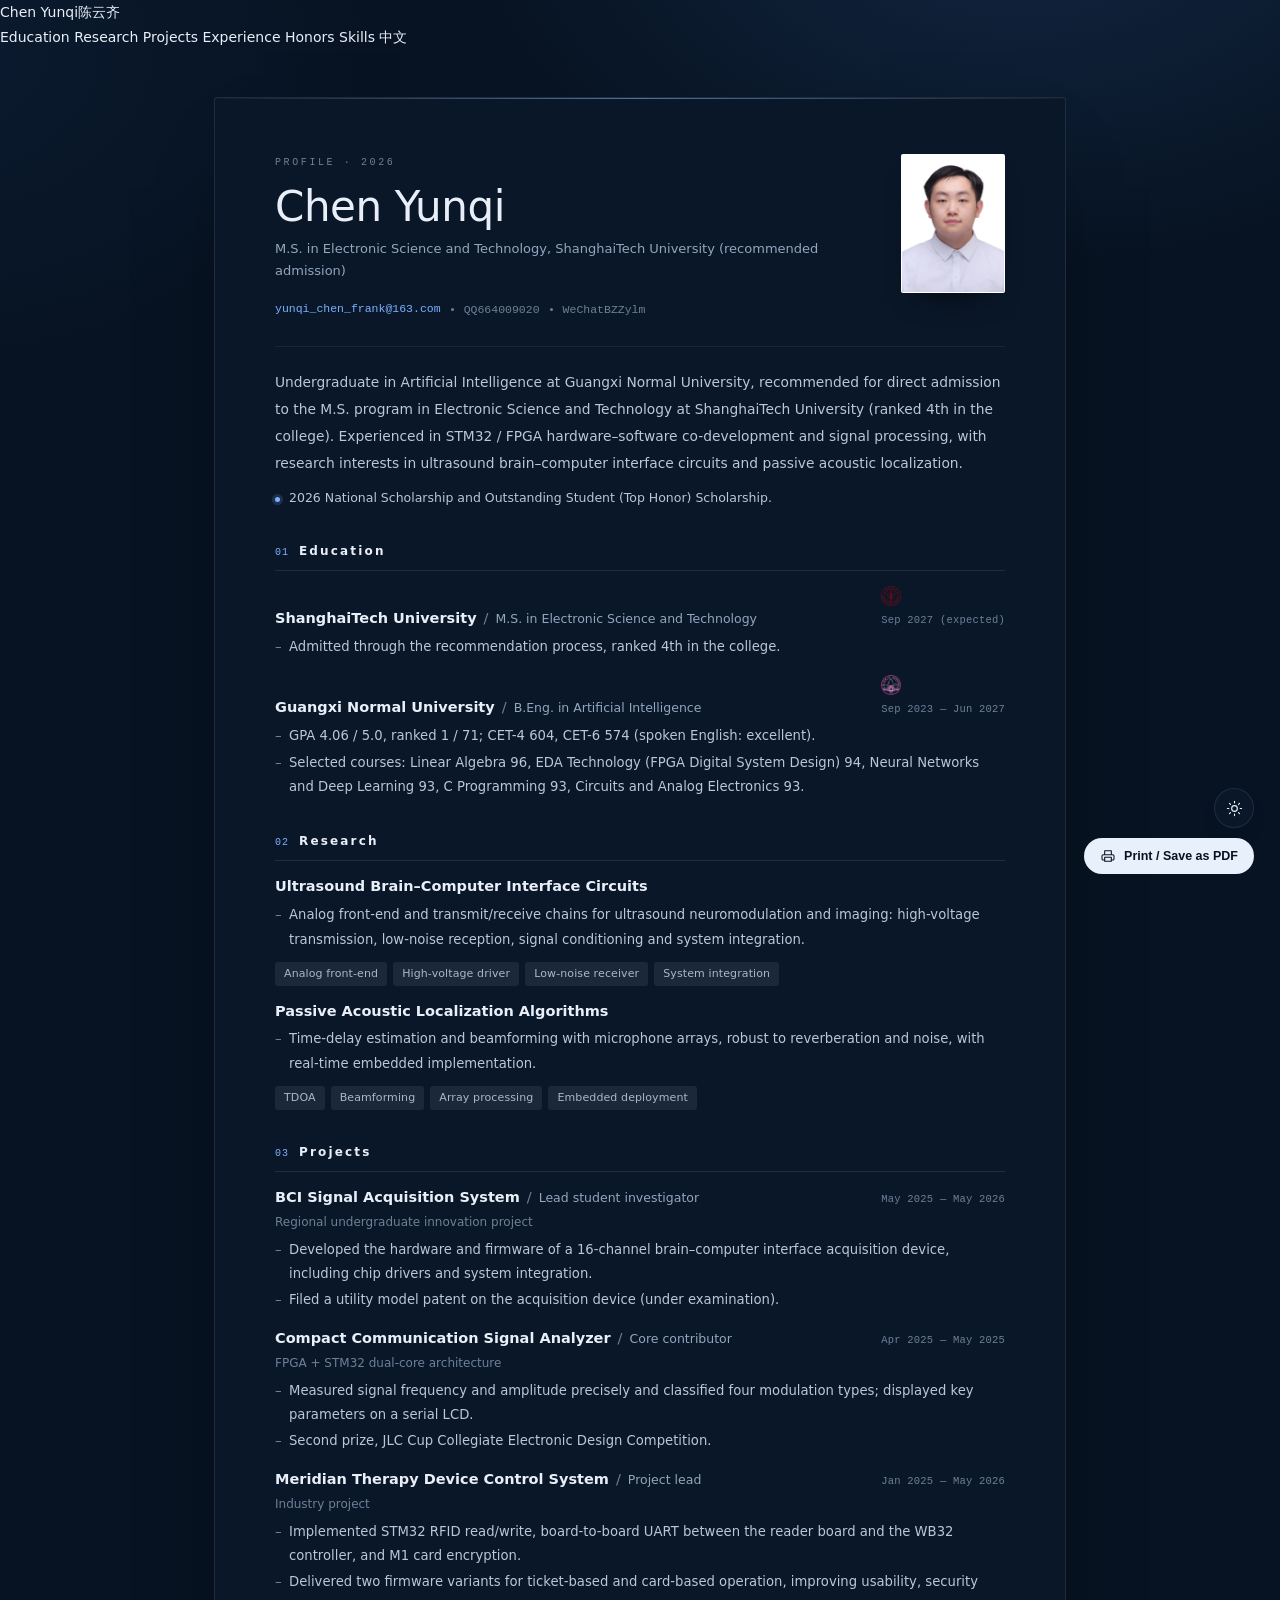
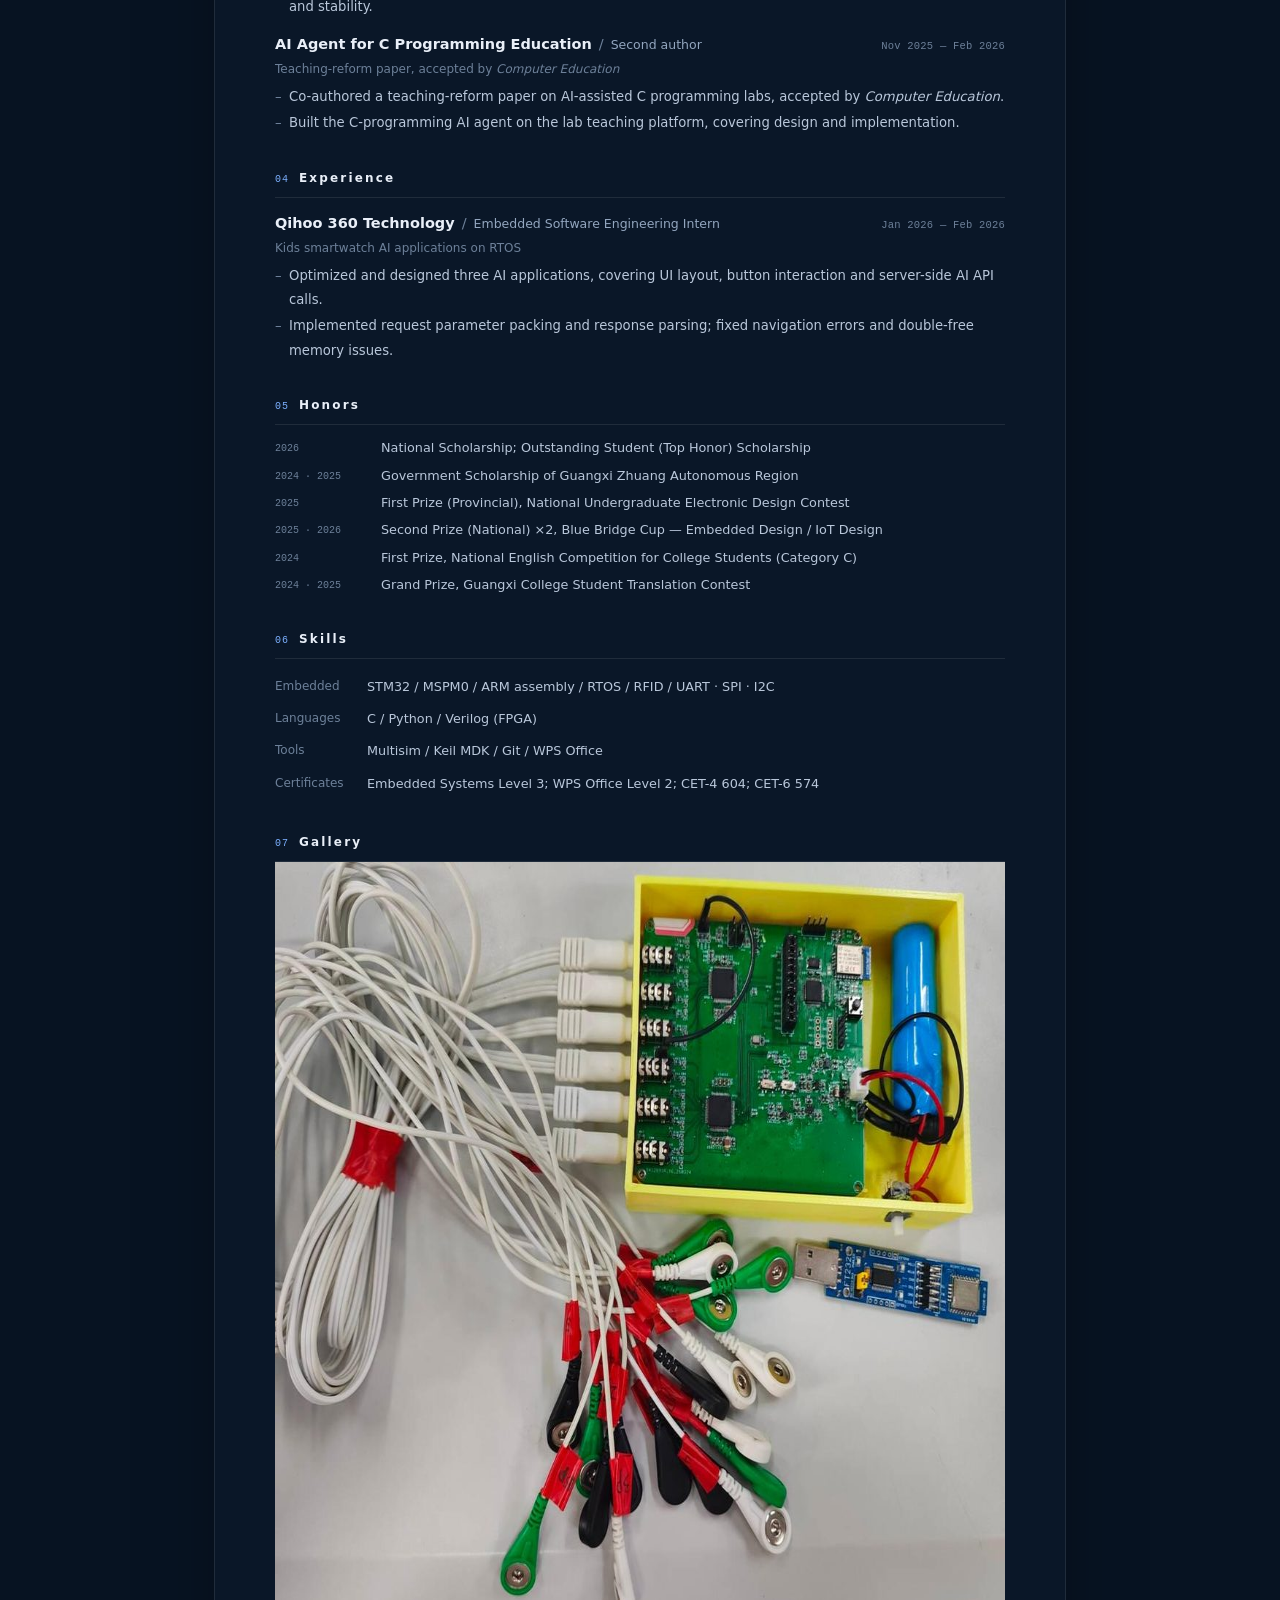
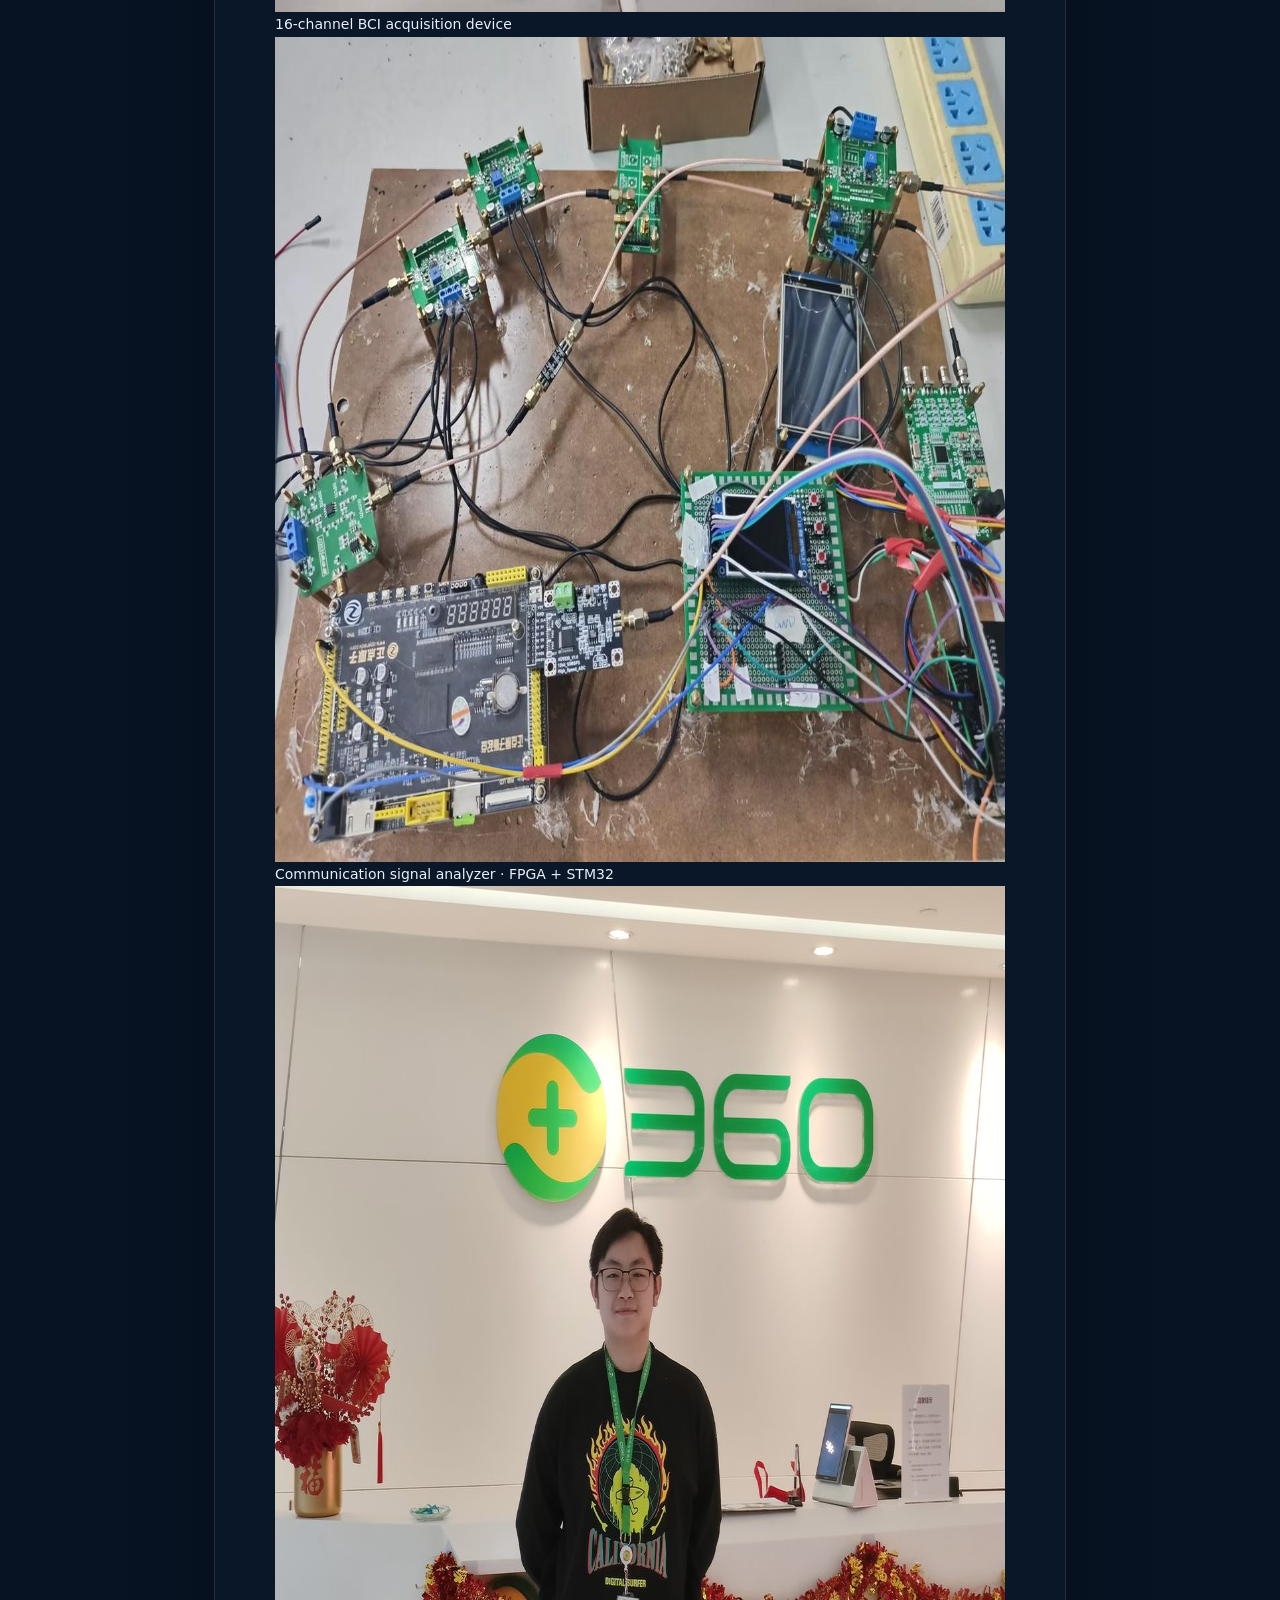
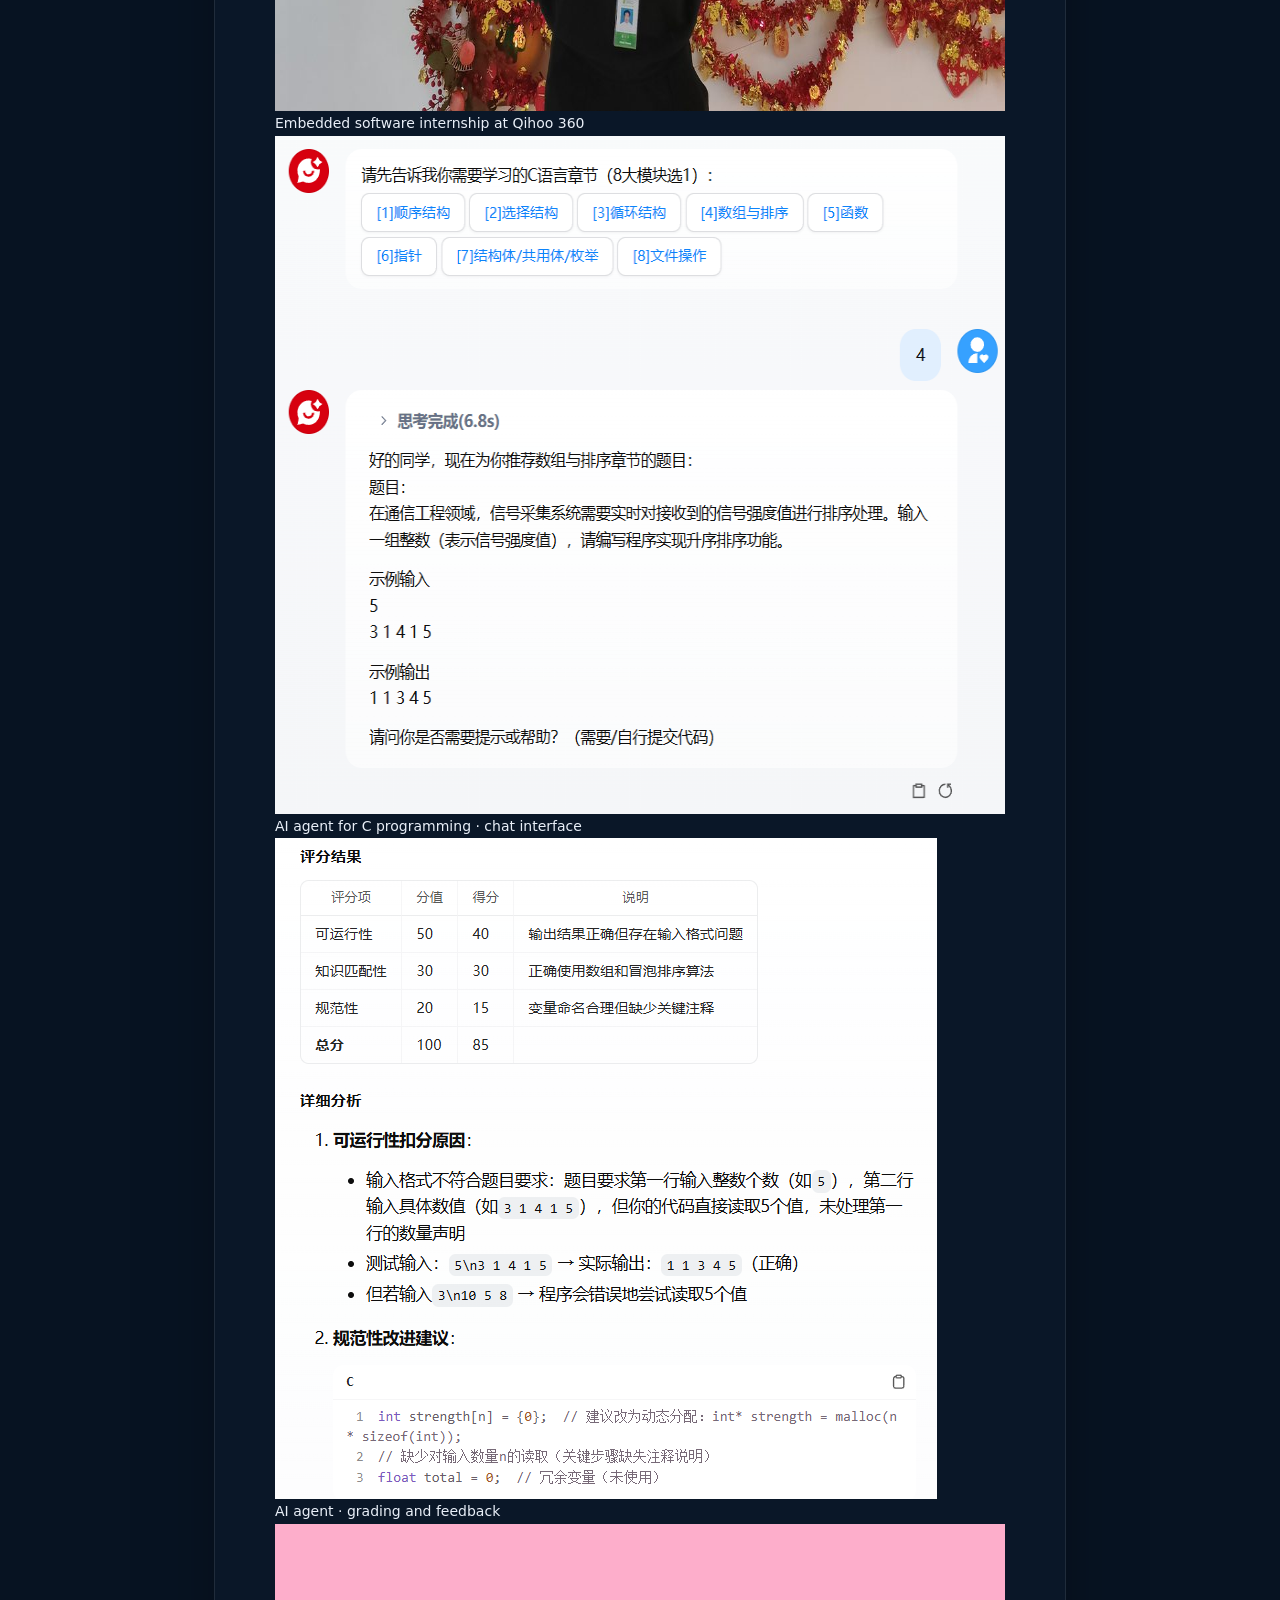
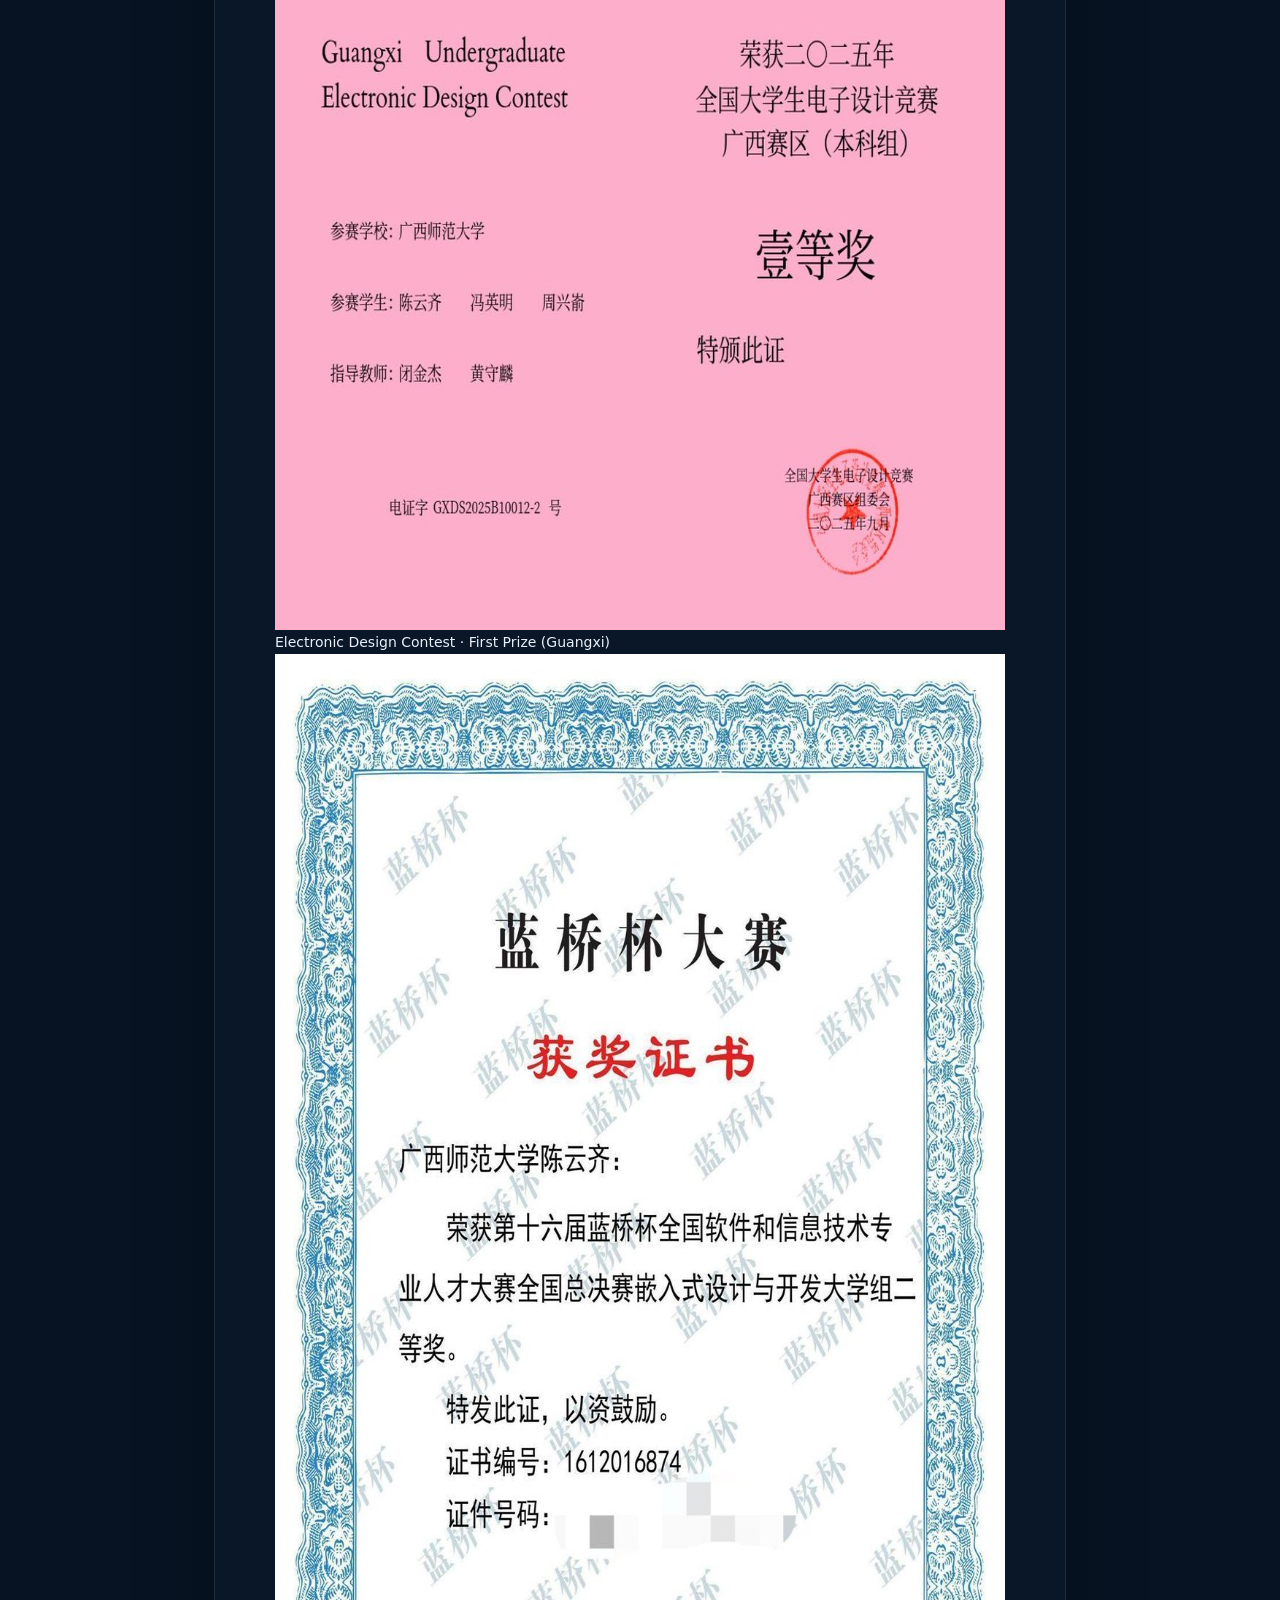
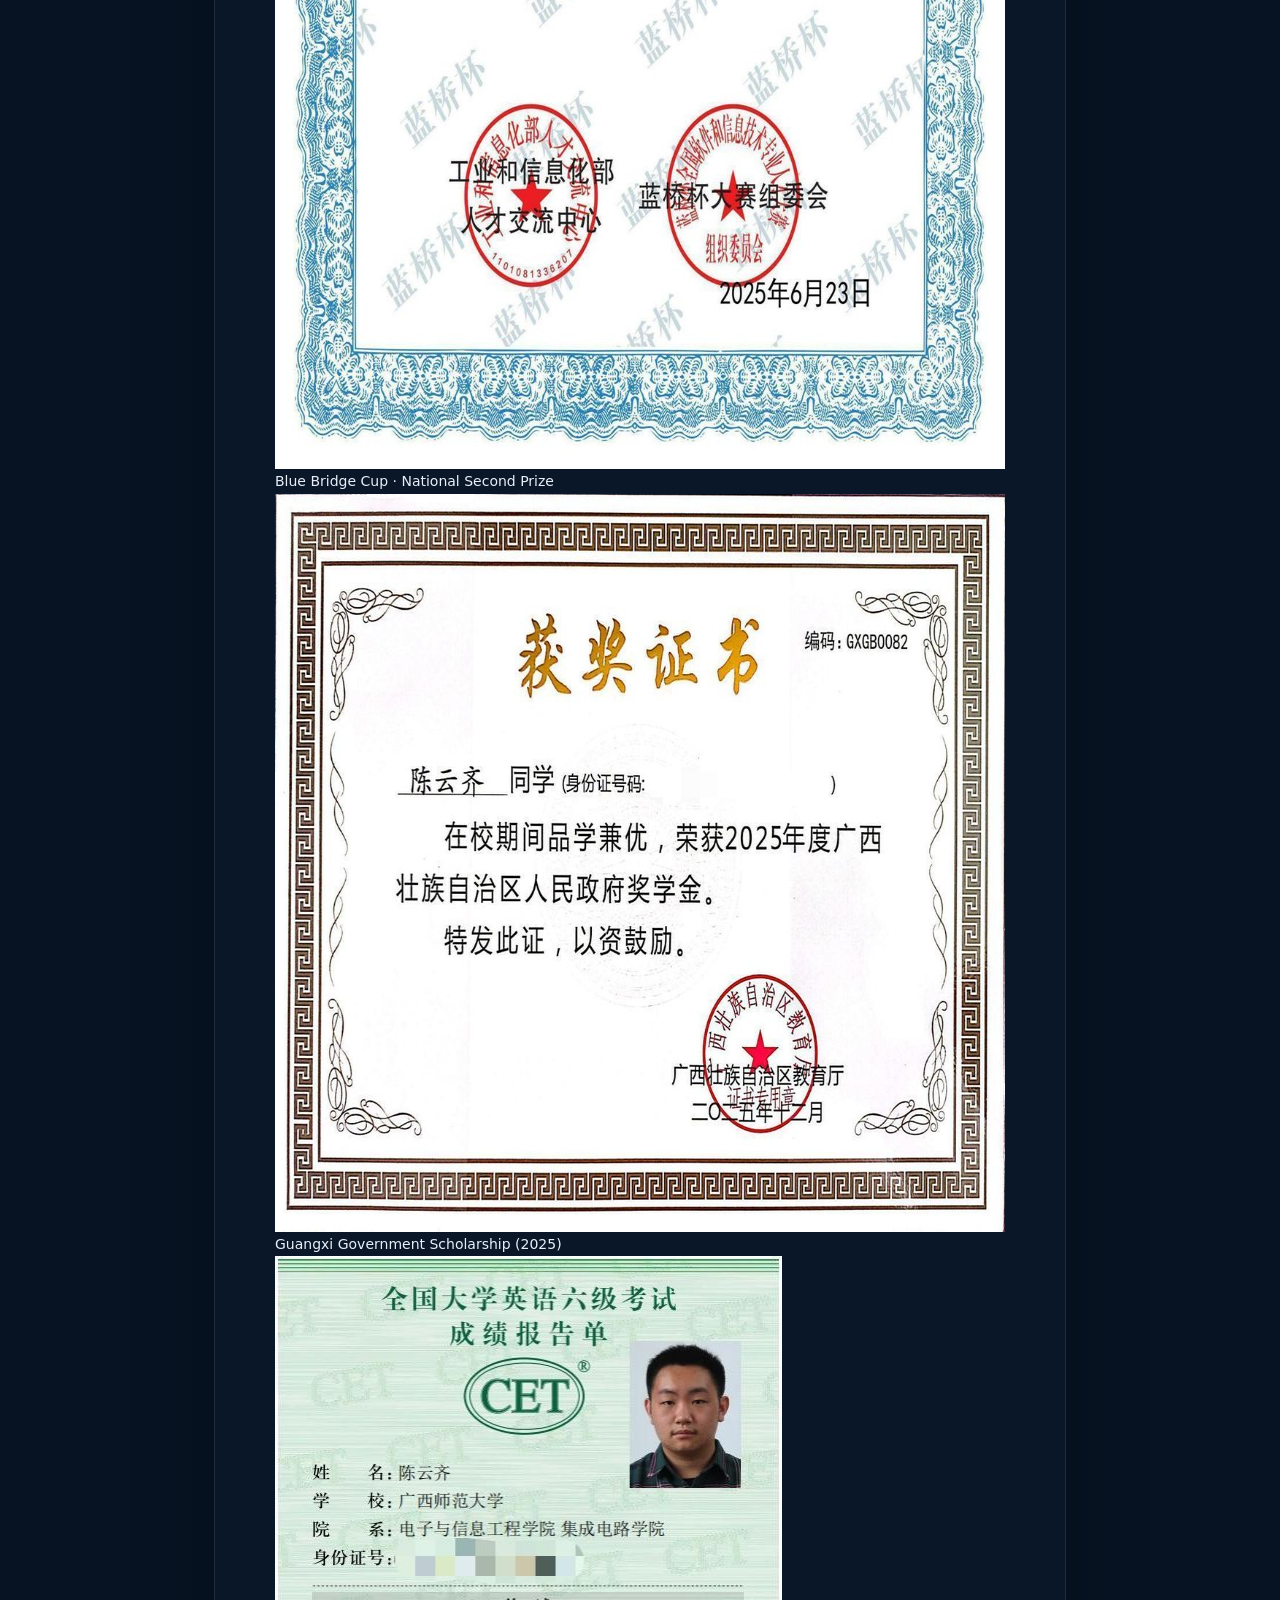
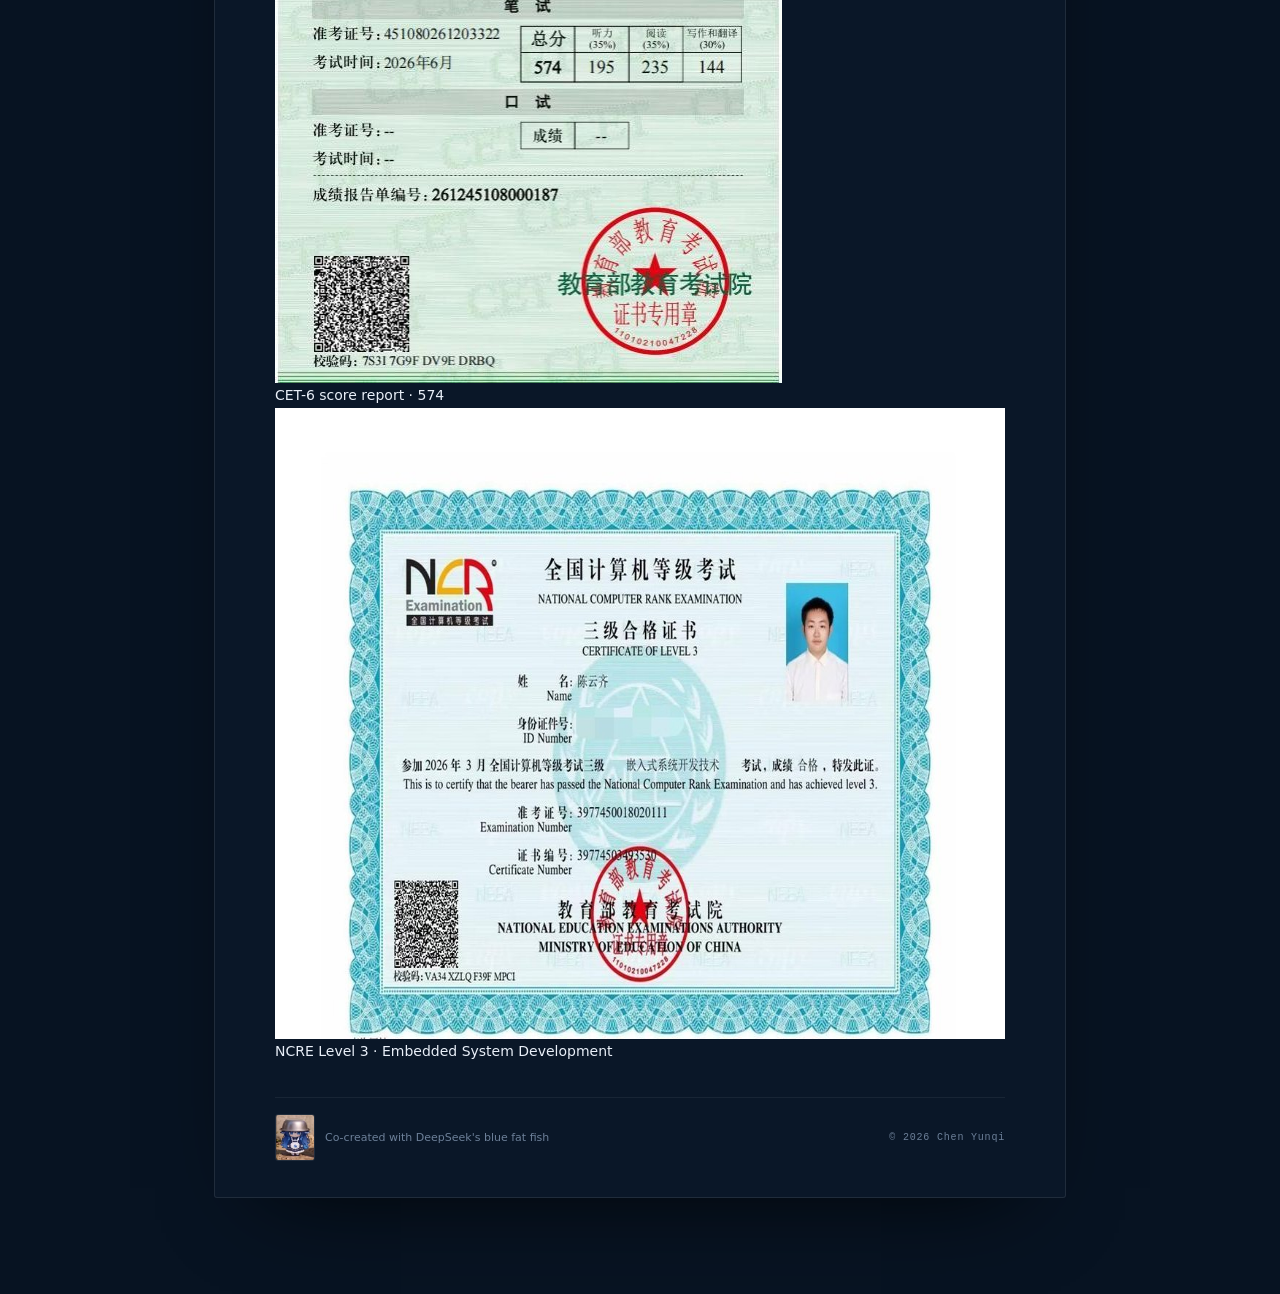
==== en/index.html @ e374d09d "Add files via upload" ====
﻿<!doctype html>
<html lang="en">
<head>
  <meta charset="utf-8" />
  <meta name="viewport" content="width=device-width, initial-scale=1" />
  <title>Chen Yunqi | Ultrasound BCI · Acoustic Localization</title>
  <meta name="description" content="Chen Yunqi — recommended for admission to the M.S. program in Electronic Science and Technology at ShanghaiTech University. Research interests: ultrasound brain–computer interface circuits and passive acoustic localization." />
  <meta name="author" content="Chen Yunqi" />
  <meta name="theme-color" content="#071322" />
  <meta property="og:type" content="website" />
  <meta property="og:title" content="Chen Yunqi | Ultrasound BCI · Acoustic Localization" />
  <meta property="og:description" content="M.S. in Electronic Science and Technology at ShanghaiTech University (recommended) · Ultrasound BCI circuits / Passive acoustic localization" />
  <link rel="icon" href="data:image/svg+xml,%3Csvg xmlns='http://www.w3.org/2000/svg' viewBox='0 0 64 64'%3E%3Crect width='64' height='64' rx='10' fill='%23071322'/%3E%3Ctext x='32' y='44' font-size='32' text-anchor='middle' fill='%237cb0ff' font-family='serif'%3E%E9%99%88%3C/text%3E%3C/svg%3E" />
  <script>document.documentElement.classList.add("js");</script>
  <script>
    (function () {
      var theme = "dark";
      var forced = null;
      try {
        forced = new URLSearchParams(location.search).get("theme");
      } catch (e) {}
      if (forced === "light" || forced === "dark") {
        theme = forced;
      } else {
        try {
          var saved = localStorage.getItem("yunqi-theme");
          if (saved === "light" || saved === "dark") theme = saved;
        } catch (e) {}
      }
      document.documentElement.dataset.theme = theme;
    })();
  </script>
  <link rel="alternate" hreflang="zh-CN" href="../" />
  <link rel="alternate" hreflang="en" href="./" />
  <link rel="stylesheet" href="../styles.css" />
</head>
<body>
  <a class="skip-link" href="#resume">Skip to content</a>

  <header class="site-nav" id="siteNav">
    <div class="nav-inner">
      <a class="nav-brand" href="#top">Chen Yunqi<span>陈云齐</span></a>
      <nav class="nav-links" aria-label="Page navigation">
        <a href="#education">Education</a>
        <a href="#research">Research</a>
        <a href="#projects">Projects</a>
        <a href="#experience">Experience</a>
        <a href="#honors">Honors</a>
        <a href="#skills">Skills</a>
        <a class="lang" href="../index.html" hreflang="zh-CN" lang="zh-CN">中文</a>
      </nav>
    </div>
  </header>

  <main class="page" id="top">
    <article class="sheet" id="resume">
      <!-- ============ Header ============ -->
      <header class="resume-head">
        <div class="head-main">
          <p class="eyebrow">PROFILE · 2026</p>
          <h1>Chen Yunqi</h1>
          <p class="head-title">M.S. in Electronic Science and Technology, ShanghaiTech University (recommended admission)</p>

          <ul class="contact">
            <li><a href="mailto:yunqi_chen_frank@163.com">yunqi_chen_frank@163.com</a></li>
            <li class="im"><span>QQ</span>664009020</li>
            <li class="im"><span>WeChat</span>BZZylm</li>
          </ul>
        </div>

        <figure class="photo">
          <img src="../assets/photo.jpg" alt="Portrait of Chen Yunqi" width="900" height="1200" />
        </figure>
      </header>

      <!-- ============ Summary ============ -->
      <p class="summary">
        Undergraduate in Artificial Intelligence at Guangxi Normal University, recommended for direct
        admission to the M.S. program in Electronic Science and Technology at ShanghaiTech University (ranked 4th in
        the college). Experienced in STM32 / FPGA hardware–software co-development and signal processing,
        with research interests in ultrasound brain–computer interface circuits and passive acoustic localization.
      </p>

      <p class="now"><span class="dot"></span>2026 National Scholarship and Outstanding Student (Top Honor) Scholarship.</p>

      <!-- ============ 01 Education ============ -->
      <section class="block" id="education">
        <h2><span class="no">01</span>Education</h2>

        <div class="entry">
          <div class="entry-head">
            <h3>ShanghaiTech University<span class="sep">/</span><span class="role">M.S. in Electronic Science and Technology</span></h3>
            <span class="entry-right">
              <img class="school-emblem" src="../assets/shanghaitech-emblem.png" alt="ShanghaiTech University emblem" width="20" height="20" />
              <span class="date">Sep 2027 (expected)</span>
            </span>
          </div>
          <ul class="bullets">
            <li>Admitted through the recommendation process, ranked 4th in the college.</li>
          </ul>
        </div>

        <div class="entry">
          <div class="entry-head">
            <h3>Guangxi Normal University<span class="sep">/</span><span class="role">B.Eng. in Artificial Intelligence</span></h3>
            <span class="entry-right">
              <img class="school-emblem" src="../assets/gxnu-emblem.png" alt="Guangxi Normal University emblem" width="20" height="20" />
              <span class="date">Sep 2023 — Jun 2027</span>
            </span>
          </div>
          <ul class="bullets">
            <li>GPA 4.06 / 5.0, ranked 1 / 71; CET-4 604, CET-6 574 (spoken English: excellent).</li>
            <li>Selected courses: Linear Algebra 96, EDA Technology (FPGA Digital System Design) 94, Neural Networks and Deep Learning 93, C Programming 93, Circuits and Analog Electronics 93.</li>
          </ul>
        </div>
      </section>

      <!-- ============ 02 Research ============ -->
      <section class="block" id="research">
        <h2><span class="no">02</span>Research</h2>

        <div class="entry">
          <div class="entry-head">
            <h3>Ultrasound Brain–Computer Interface Circuits</h3>
          </div>
          <ul class="bullets">
            <li>Analog front-end and transmit/receive chains for ultrasound neuromodulation and imaging: high-voltage transmission, low-noise reception, signal conditioning and system integration.</li>
          </ul>
          <ul class="tags">
            <li>Analog front-end</li><li>High-voltage driver</li><li>Low-noise receiver</li><li>System integration</li>
          </ul>
        </div>

        <div class="entry">
          <div class="entry-head">
            <h3>Passive Acoustic Localization Algorithms</h3>
          </div>
          <ul class="bullets">
            <li>Time-delay estimation and beamforming with microphone arrays, robust to reverberation and noise, with real-time embedded implementation.</li>
          </ul>
          <ul class="tags">
            <li>TDOA</li><li>Beamforming</li><li>Array processing</li><li>Embedded deployment</li>
          </ul>
        </div>
      </section>

      <!-- ============ 03 Projects ============ -->
      <section class="block" id="projects">
        <h2><span class="no">03</span>Projects</h2>

        <div class="entry">
          <div class="entry-head">
            <h3>BCI Signal Acquisition System<span class="sep">/</span><span class="role">Lead student investigator</span></h3>
            <span class="date">May 2025 — May 2026</span>
          </div>
          <p class="entry-sub">Regional undergraduate innovation project</p>
          <ul class="bullets">
            <li>Developed the hardware and firmware of a 16-channel brain–computer interface acquisition device, including chip drivers and system integration.</li>
            <li>Filed a utility model patent on the acquisition device (under examination).</li>
          </ul>
        </div>

        <div class="entry">
          <div class="entry-head">
            <h3>Compact Communication Signal Analyzer<span class="sep">/</span><span class="role">Core contributor</span></h3>
            <span class="date">Apr 2025 — May 2025</span>
          </div>
          <p class="entry-sub">FPGA + STM32 dual-core architecture</p>
          <ul class="bullets">
            <li>Measured signal frequency and amplitude precisely and classified four modulation types; displayed key parameters on a serial LCD.</li>
            <li>Second prize, JLC Cup Collegiate Electronic Design Competition.</li>
          </ul>
        </div>

        <div class="entry">
          <div class="entry-head">
            <h3>Meridian Therapy Device Control System<span class="sep">/</span><span class="role">Project lead</span></h3>
            <span class="date">Jan 2025 — May 2026</span>
          </div>
          <p class="entry-sub">Industry project</p>
          <ul class="bullets">
            <li>Implemented STM32 RFID read/write, board-to-board UART between the reader board and the WB32 controller, and M1 card encryption.</li>
            <li>Delivered two firmware variants for ticket-based and card-based operation, improving usability, security and stability.</li>
          </ul>
        </div>

        <div class="entry">
          <div class="entry-head">
            <h3>AI Agent for C Programming Education<span class="sep">/</span><span class="role">Second author</span></h3>
            <span class="date">Nov 2025 — Feb 2026</span>
          </div>
          <p class="entry-sub">Teaching-reform paper, accepted by <em>Computer Education</em></p>
          <ul class="bullets">
            <li>Co-authored a teaching-reform paper on AI-assisted C programming labs, accepted by <em>Computer Education</em>.</li>
            <li>Built the C-programming AI agent on the lab teaching platform, covering design and implementation.</li>
          </ul>
        </div>
      </section>

      <!-- ============ 04 Experience ============ -->
      <section class="block" id="experience">
        <h2><span class="no">04</span>Experience</h2>

        <div class="entry">
          <div class="entry-head">
            <h3>Qihoo 360 Technology<span class="sep">/</span><span class="role">Embedded Software Engineering Intern</span></h3>
            <span class="date">Jan 2026 — Feb 2026</span>
          </div>
          <p class="entry-sub">Kids smartwatch AI applications on RTOS</p>
          <ul class="bullets">
            <li>Optimized and designed three AI applications, covering UI layout, button interaction and server-side AI API calls.</li>
            <li>Implemented request parameter packing and response parsing; fixed navigation errors and double-free memory issues.</li>
          </ul>
        </div>
      </section>

      <!-- ============ 05 Honors ============ -->
      <section class="block" id="honors">
        <h2><span class="no">05</span>Honors</h2>

        <ul class="honor-list">
          <li><span>2026</span><p>National Scholarship; Outstanding Student (Top Honor) Scholarship</p></li>
          <li><span>2024 · 2025</span><p>Government Scholarship of Guangxi Zhuang Autonomous Region</p></li>
          <li><span>2025</span><p>First Prize (Provincial), National Undergraduate Electronic Design Contest</p></li>
          <li><span>2025 · 2026</span><p>Second Prize (National) ×2, Blue Bridge Cup — Embedded Design / IoT Design</p></li>
          <li><span>2024</span><p>First Prize, National English Competition for College Students (Category C)</p></li>
          <li><span>2024 · 2025</span><p>Grand Prize, Guangxi College Student Translation Contest</p></li>
        </ul>
      </section>

      <!-- ============ 06 Skills ============ -->
      <section class="block" id="skills">
        <h2><span class="no">06</span>Skills</h2>

        <dl class="skill-list">
          <div><dt>Embedded</dt><dd>STM32 / MSPM0 / ARM assembly / RTOS / RFID / UART · SPI · I2C</dd></div>
          <div><dt>Languages</dt><dd>C / Python / Verilog (FPGA)</dd></div>
          <div><dt>Tools</dt><dd>Multisim / Keil MDK / Git / WPS Office</dd></div>
          <div><dt>Certificates</dt><dd>Embedded Systems Level 3; WPS Office Level 2; CET-4 604; CET-6 574</dd></div>
        </dl>
      </section>

      <!-- ============ 07 Gallery ============ -->
      <section class="block" id="gallery">
        <h2><span class="no">07</span>Gallery</h2>

        <div class="gallery">
          <figure>
            <img src="../assets/gallery-bci.jpg" alt="16-channel BCI signal acquisition device" loading="lazy" width="1000" height="750" />
            <figcaption>16-channel BCI acquisition device</figcaption>
          </figure>
          <figure>
            <img src="../assets/gallery-communicator.jpg" alt="Communication signal analyzer on the bench" loading="lazy" width="1100" height="825" />
            <figcaption>Communication signal analyzer · FPGA + STM32</figcaption>
          </figure>
          <figure>
            <img src="../assets/gallery-internship.jpg" alt="Embedded software internship at Qihoo 360" loading="lazy" width="1100" height="825" />
            <figcaption>Embedded software internship at Qihoo 360</figcaption>
          </figure>
          <figure>
            <img src="../assets/paperpic1.png" alt="AI agent for C programming: chat interface" loading="lazy" width="798" height="678" />
            <figcaption>AI agent for C programming · chat interface</figcaption>
          </figure>
          <figure>
            <img src="../assets/paperpic2.png" alt="AI agent grading and feedback" loading="lazy" width="662" height="661" />
            <figcaption>AI agent · grading and feedback</figcaption>
          </figure>
          <figure>
            <img src="../assets/gallery-electricalrace.jpg" alt="First prize certificate, National Undergraduate Electronic Design Contest (Guangxi)" loading="lazy" width="1000" height="706" />
            <figcaption>Electronic Design Contest · First Prize (Guangxi)</figcaption>
          </figure>
          <figure>
            <img src="../assets/gallery-bluebridge.jpg" alt="Blue Bridge Cup national second prize certificate" loading="lazy" width="1000" height="1415" />
            <figcaption>Blue Bridge Cup · National Second Prize</figcaption>
          </figure>
          <figure>
            <img src="../assets/gallery-scholarship.jpg" alt="Government scholarship certificate" loading="lazy" width="1000" height="738" />
            <figcaption>Guangxi Government Scholarship (2025)</figcaption>
          </figure>
          <figure>
            <img src="../assets/gallery-cet6.jpg" alt="CET-6 score report (574)" loading="lazy" width="507" height="727" />
            <figcaption>CET-6 score report · 574</figcaption>
          </figure>
          <figure>
            <img src="../assets/gallery-ncre.jpg" alt="National Computer Rank Examination Level 3 certificate" loading="lazy" width="1000" height="631" />
            <figcaption>NCRE Level 3 · Embedded System Development</figcaption>
          </figure>
        </div>
      </section>

      <footer class="sheet-foot">
        <div class="credit">
          <img src="../assets/meme-web.png" alt="DeepSeek blue fat fish meme" width="40" height="47" loading="lazy" />
          <p>Co-created with DeepSeek's blue fat fish</p>
        </div>
        <p class="copyright">© <span id="year">2026</span> Chen Yunqi</p>
      </footer>
    </article>
  </main>

  <div class="toolbar">
    <button class="theme-btn" id="themeToggle" type="button" aria-label="Toggle theme" aria-pressed="false">
      <svg class="icon-sun" viewBox="0 0 24 24" aria-hidden="true">
        <circle cx="12" cy="12" r="4" />
        <path d="M12 2v2M12 20v2M2 12h2M20 12h2M4.9 4.9l1.4 1.4M17.7 17.7l1.4 1.4M19.1 4.9l-1.4 1.4M6.3 17.7l-1.4 1.4" />
      </svg>
      <svg class="icon-moon" viewBox="0 0 24 24" aria-hidden="true">
        <path d="M20 14.5A8.5 8.5 0 0 1 9.5 4a8.5 8.5 0 1 0 10.5 10.5Z" />
      </svg>
    </button>

    <button class="print-btn" id="printBtn" type="button">
      <svg viewBox="0 0 24 24" aria-hidden="true"><path d="M7 9V4h10v5M7 18H5a2 2 0 0 1-2-2v-4a2 2 0 0 1 2-2h14a2 2 0 0 1 2 2v4a2 2 0 0 1-2 2h-2"/><path d="M7 14h10v6H7z"/></svg>
      Print / Save as PDF
    </button>
  </div>

  <script src="../script.js"></script>
</body>
</html>
---- styles.css ----
/* ==========================================================================
   陈云齐 · 简历版个人主页
   深蓝（默认） / 浅色学术（参考 SUIT Lab）双主题
   打印：A4 白纸
   ========================================================================== */

:root {
  color-scheme: dark;

  --sheet: #0a1728;
  --ink: #e9eff8;
  --body: #b9c7da;
  --muted: #93a6bf;
  --muted-2: #6d8099;
  --line: rgba(255, 255, 255, 0.09);
  --line-soft: rgba(255, 255, 255, 0.06);
  --accent: #7cb0ff;
  --accent-soft: rgba(124, 176, 255, 0.16);
  --badge-bg: rgba(148, 163, 184, 0.12);
  --badge-ink: #a9b7cf;

  --page-color: #071322;
  --page-image: radial-gradient(
      900px 600px at 80% -12%,
      rgba(64, 116, 196, 0.2),
      transparent 62%
    ),
    radial-gradient(800px 520px at -8% 6%, rgba(38, 76, 136, 0.14), transparent 60%);

  --sheet-shadow: 0 40px 90px -50px rgba(0, 0, 0, 0.9),
    0 1px 0 rgba(255, 255, 255, 0.03) inset;
  --btn-bg: #e8f0fb;
  --btn-ink: #071322;
  --toast-bg: rgba(10, 24, 43, 0.96);
  --toast-ink: #cfe2f8;
  --tool-bg: rgba(10, 24, 43, 0.92);

  --font: "Inter", "PingFang SC", "HarmonyOS Sans SC", "Microsoft YaHei",
    "Noto Sans SC", system-ui, -apple-system, sans-serif;
  --mono: "JetBrains Mono", "Cascadia Code", "SF Mono", Consolas,
    "Liberation Mono", monospace;
  --ease: cubic-bezier(0.22, 1, 0.36, 1);
}

/* 浅色学术主题：参考 SUIT Lab / Hugo Academic 的配色与组件 */
:root[data-theme="light"] {
  color-scheme: light;

  --sheet: #ffffff;
  --ink: rgba(0, 0, 0, 0.87);
  --body: rgba(0, 0, 0, 0.72);
  --muted: rgba(0, 0, 0, 0.6);
  --muted-2: rgba(0, 0, 0, 0.5);
  --line: rgba(0, 0, 0, 0.12);
  --line-soft: rgba(0, 0, 0, 0.07);
  --accent: #1565c0;
  --accent-soft: rgba(21, 101, 192, 0.12);
  --badge-bg: rgba(0, 0, 0, 0.05);
  --badge-ink: rgba(0, 0, 0, 0.72);

  --page-color: #f7f7f7;
  --page-image: none;

  --sheet-shadow: 0 1px 3px rgba(0, 0, 0, 0.06),
    0 14px 30px -22px rgba(0, 0, 0, 0.28);
  --btn-bg: #1565c0;
  --btn-ink: #ffffff;
  --toast-bg: #ffffff;
  --toast-ink: rgba(0, 0, 0, 0.8);
  --tool-bg: #ffffff;
}

*,
*::before,
*::after {
  box-sizing: border-box;
}

html {
  scroll-behavior: smooth;
}

body {
  margin: 0;
  background-color: var(--page-color);
  background-image: var(--page-image);
  background-attachment: fixed;
  color: var(--ink);
  font-family: var(--font);
  font-size: 14px;
  line-height: 1.75;
  -webkit-font-smoothing: antialiased;
  text-rendering: optimizeLegibility;
}

h1,
h2,
h3,
p,
ul,
dl,
dd,
figure {
  margin: 0;
}

ul {
  padding: 0;
  list-style: none;
}

a {
  color: inherit;
  text-decoration: none;
}

img {
  display: block;
  max-width: 100%;
}

::selection {
  background: rgba(124, 176, 255, 0.3);
  color: #fff;
}

:focus-visible {
  outline: 2px solid var(--accent);
  outline-offset: 3px;
}

.skip-link {
  position: absolute;
  left: 16px;
  top: -60px;
  z-index: 100;
  padding: 10px 16px;
  border-radius: 4px;
  background: var(--ink);
  color: var(--page-color);
  font-size: 13px;
  transition: top 0.2s var(--ease);
}

.skip-link:focus {
  top: 16px;
}

/* ---------- 纸张 ---------- */
.page {
  max-width: 900px;
  margin: 0 auto;
  padding: 48px 24px 96px;
}

.sheet {
  position: relative;
  padding: 56px 60px 36px;
  background: var(--sheet);
  border: 1px solid var(--line);
  border-radius: 3px;
  box-shadow: var(--sheet-shadow);
}

.sheet::before {
  content: "";
  position: absolute;
  inset: 0 0 auto 0;
  height: 1px;
  background: linear-gradient(90deg, transparent, rgba(124, 176, 255, 0.55), transparent);
}

:root[data-theme="light"] .sheet::before {
  display: none;
}

/* ---------- 头部 ---------- */
.resume-head {
  display: grid;
  grid-template-columns: minmax(0, 1fr) 104px;
  gap: 40px;
  align-items: start;
}

.eyebrow {
  font-family: var(--mono);
  font-size: 10px;
  letter-spacing: 0.26em;
  color: var(--muted-2);
}

.resume-head h1 {
  margin-top: 12px;
  font-size: 42px;
  font-weight: 500;
  line-height: 1.1;
  letter-spacing: -0.01em;
}

.head-title {
  margin-top: 8px;
  font-size: 13px;
  color: var(--muted);
}

.contact {
  display: flex;
  flex-wrap: wrap;
  gap: 6px 0;
  margin-top: 16px;
  font-family: var(--mono);
  font-size: 11.5px;
  color: var(--muted-2);
}

.contact li {
  display: flex;
  align-items: center;
}

.contact li + li::before {
  content: "";
  width: 3px;
  height: 3px;
  margin: 0 10px;
  border-radius: 50%;
  background: var(--muted-2);
}

.contact a {
  color: var(--accent);
  border-bottom: 1px solid transparent;
  transition: color 0.2s var(--ease), border-color 0.2s var(--ease);
}

.contact a:hover {
  border-bottom-color: currentColor;
}

.photo img {
  width: 104px;
  height: auto;
  aspect-ratio: 3 / 4;
  object-fit: cover;
  border-radius: 2px;
  border: 1px solid var(--line);
  background: #fff;
  box-shadow: 0 16px 32px -20px rgba(0, 0, 0, 0.9);
}

/* ---------- 概述 ---------- */
.summary {
  margin-top: 26px;
  padding-top: 22px;
  border-top: 1px solid var(--line-soft);
  font-size: 13.8px;
  line-height: 1.95;
  color: var(--body);
}

.now {
  display: flex;
  align-items: baseline;
  gap: 9px;
  margin-top: 10px;
  font-size: 12.5px;
  color: var(--body);
}

.dot {
  flex: none;
  width: 5px;
  height: 5px;
  border-radius: 50%;
  background: var(--accent);
  box-shadow: 0 0 0 3px var(--accent-soft);
}

/* ---------- 区块 ---------- */
.block {
  margin-top: 32px;
}

.block h2 {
  display: flex;
  align-items: baseline;
  gap: 10px;
  padding-bottom: 8px;
  border-bottom: 1px solid var(--line);
  font-size: 12px;
  font-weight: 600;
  letter-spacing: 0.18em;
  color: var(--ink);
}

.block h2 .no {
  font-family: var(--mono);
  font-size: 10px;
  font-weight: 400;
  letter-spacing: 0.1em;
  color: var(--accent);
}

.entry {
  margin-top: 15px;
}

.entry-head {
  display: flex;
  align-items: baseline;
  justify-content: space-between;
  gap: 16px;
}

.entry-head h3 {
  font-size: 14.5px;
  font-weight: 550;
  line-height: 1.5;
}

.entry-head h3 .role {
  font-size: 12.5px;
  font-weight: 400;
  color: var(--muted);
}

.sep {
  margin: 0 7px;
  font-weight: 400;
  color: var(--muted-2);
}

.date {
  flex: none;
  font-family: var(--mono);
  font-size: 10.5px;
  letter-spacing: 0.02em;
  color: var(--muted-2);
  white-space: nowrap;
}

.entry-sub {
  margin-top: 3px;
  font-size: 12px;
  color: var(--muted-2);
}

.bullets {
  margin-top: 5px;
}

.bullets li {
  position: relative;
  padding-left: 14px;
  font-size: 13.2px;
  line-height: 1.85;
  color: var(--body);
}

.bullets li + li {
  margin-top: 2px;
}

.bullets li::before {
  content: "–";
  position: absolute;
  left: 0;
  color: var(--muted-2);
}

/* ---------- 关键词标签（参考 SUIT Lab 的 badge） ---------- */
.tags {
  display: flex;
  flex-wrap: wrap;
  gap: 6px;
  margin-top: 10px;
}

.tags li {
  padding: 3px 9px;
  border-radius: 3px;
  background: var(--badge-bg);
  color: var(--badge-ink);
  font-size: 11px;
  line-height: 1.6;
  letter-spacing: 0.01em;
}

/* ---------- 荣誉 ---------- */
.honor-list {
  display: grid;
  grid-template-columns: 1fr;
  gap: 5px;
  margin-top: 12px;
  max-width: 640px;
}

.honor-list li {
  display: grid;
  grid-template-columns: 96px 1fr;
  gap: 10px;
  font-size: 12.8px;
  line-height: 1.75;
  color: var(--body);
}

.honor-list span {
  font-family: var(--mono);
  font-size: 10px;
  color: var(--muted-2);
  padding-top: 3px;
  white-space: nowrap;
}

/* ---------- 技能 ---------- */
.skill-list {
  margin-top: 12px;
}

.skill-list > div {
  display: grid;
  grid-template-columns: 80px 1fr;
  gap: 12px;
  padding: 5px 0;
}

.skill-list dt {
  font-size: 12px;
  color: var(--muted-2);
}

.skill-list dd {
  font-size: 12.8px;
  color: var(--body);
}

/* ---------- 页脚 ---------- */
.sheet-foot {
  display: flex;
  align-items: center;
  justify-content: space-between;
  gap: 20px;
  flex-wrap: wrap;
  margin-top: 34px;
  padding-top: 16px;
  border-top: 1px solid var(--line-soft);
}

.credit {
  display: flex;
  align-items: center;
  gap: 10px;
}

.credit img {
  width: 40px;
  height: auto;
  border-radius: 3px;
  border: 1px solid var(--line);
}

.credit p {
  font-size: 11px;
  color: var(--muted-2);
}

.copyright {
  font-family: var(--mono);
  font-size: 10px;
  letter-spacing: 0.08em;
  color: var(--muted-2);
}

/* ---------- 工具栏：主题 + 打印 ---------- */
.toolbar {
  position: fixed;
  right: 26px;
  bottom: 26px;
  z-index: 60;
  display: flex;
  flex-direction: column;
  align-items: flex-end;
  gap: 10px;
}

.theme-btn {
  display: grid;
  place-items: center;
  width: 40px;
  height: 40px;
  padding: 0;
  border: 1px solid var(--line);
  border-radius: 50%;
  background: var(--tool-bg);
  color: var(--ink);
  box-shadow: 0 10px 24px -16px rgba(0, 0, 0, 0.75);
  transition: transform 0.22s var(--ease), border-color 0.22s var(--ease),
    color 0.22s var(--ease);
}

.theme-btn:hover {
  transform: translateY(-2px);
  border-color: var(--accent);
  color: var(--accent);
}

.theme-btn svg {
  width: 17px;
  height: 17px;
  fill: none;
  stroke: currentColor;
  stroke-width: 1.6;
  stroke-linecap: round;
  stroke-linejoin: round;
}

.theme-btn .icon-moon,
.theme-btn .icon-sun {
  display: none;
}

:root:not([data-theme="light"]) .theme-btn .icon-sun {
  display: block;
}

:root[data-theme="light"] .theme-btn .icon-moon {
  display: block;
}

.print-btn {
  display: inline-flex;
  align-items: center;
  gap: 8px;
  padding: 10px 16px;
  border: 0;
  border-radius: 999px;
  background: var(--btn-bg);
  color: var(--btn-ink);
  font-size: 12.5px;
  font-weight: 550;
  box-shadow: 0 16px 34px -18px rgba(0, 0, 0, 0.9);
  transition: transform 0.22s var(--ease), filter 0.22s var(--ease);
}

.print-btn svg {
  width: 16px;
  height: 16px;
  fill: none;
  stroke: currentColor;
  stroke-width: 1.6;
  stroke-linecap: round;
  stroke-linejoin: round;
}

.print-btn:hover {
  transform: translateY(-2px);
  filter: brightness(1.05);
}

/* ---------- Toast ---------- */
.toast {
  position: fixed;
  left: 50%;
  bottom: 84px;
  z-index: 80;
  transform: translate(-50%, 16px);
  padding: 9px 16px;
  border-radius: 999px;
  border: 1px solid var(--line);
  background: var(--toast-bg);
  color: var(--toast-ink);
  font-size: 12px;
  box-shadow: 0 12px 30px -18px rgba(0, 0, 0, 0.6);
  opacity: 0;
  pointer-events: none;
  transition: opacity 0.28s var(--ease), transform 0.28s var(--ease);
}

.toast.show {
  opacity: 1;
  transform: translate(-50%, 0);
}

/* ---------- 渐入 ---------- */
.js [data-reveal] {
  opacity: 0;
  transform: translateY(10px);
  transition: opacity 0.6s var(--ease), transform 0.6s var(--ease);
}

.js [data-reveal].in {
  opacity: 1;
  transform: none;
}

/* ---------- 浅色主题细节 ---------- */
:root[data-theme="light"] .photo img {
  box-shadow: 0 2px 10px rgba(0, 0, 0, 0.08);
}

:root[data-theme="light"] .print-btn {
  box-shadow: 0 10px 24px -14px rgba(21, 101, 192, 0.55);
}

/* ---------- 响应式（仅屏幕，避免影响 A4 打印宽度） ---------- */
@media screen and (max-width: 760px) {
  .page {
    padding: 20px 12px 88px;
  }

  .sheet {
    padding: 30px 22px 26px;
  }

  .resume-head {
    grid-template-columns: minmax(0, 1fr) 84px;
    gap: 20px;
  }

  .resume-head h1 {
    font-size: 32px;
  }

  .photo img {
    width: 84px;
  }

  .contact {
    font-size: 10.5px;
  }

  .entry-head {
    flex-wrap: wrap;
    gap: 2px 12px;
  }

  .date {
    order: 2;
    font-size: 10px;
  }

  .entry-head h3 {
    order: 1;
    width: 100%;
  }

  .honor-list {
    grid-template-columns: 1fr;
  }

  .skill-list > div {
    grid-template-columns: 68px 1fr;
  }

  .toolbar {
    right: 16px;
    bottom: 16px;
  }
}

/* ==========================================================================
   打印 / 导出 PDF：A4 白纸
   ========================================================================== */
@page {
  size: A4;
  margin: 10mm 11mm;
}

@media print {
  html,
  body {
    background: #fff !important;
    color: #111;
    font-size: 9.2pt;
    line-height: 1.5;
  }

  .page {
    max-width: none;
    margin: 0;
    padding: 0;
  }

  .sheet {
    padding: 0;
    margin: 0;
    border: 0;
    border-radius: 0;
    background: #fff;
    box-shadow: none;
  }

  .sheet::before {
    display: none;
  }

  .toolbar,
  .toast,
  .skip-link {
    display: none !important;
  }

  .eyebrow {
    color: #666;
    font-size: 7.5pt;
  }

  .resume-head {
    grid-template-columns: minmax(0, 1fr) 26mm;
    gap: 8mm;
  }

  .resume-head h1 {
    margin-top: 2mm;
    font-size: 20pt;
    color: #111;
  }

  .head-title {
    margin-top: 1mm;
    font-size: 9.5pt;
    color: #333;
  }

  .contact {
    margin-top: 2.5mm;
    font-size: 8.2pt;
    color: #444;
  }

  .contact a {
    color: #1a4d8f;
    text-decoration: none;
  }

  .photo img {
    width: 26mm;
    border: 1px solid #d5dbe3;
    box-shadow: none;
  }

  .summary {
    margin-top: 5mm;
    padding-top: 4mm;
    border-top: 1px solid #dfe4ea;
    font-size: 8.8pt;
    line-height: 1.6;
    color: #333;
  }

  .now {
    margin-top: 2mm;
    font-size: 8.6pt;
    color: #333;
  }

  .dot {
    background: #1a4d8f;
    box-shadow: none;
  }

  .block {
    margin-top: 4.2mm;
  }

  .block h2 {
    padding-bottom: 1.6mm;
    border-bottom: 1px solid #cfd6df;
    font-size: 8.6pt;
    letter-spacing: 0.14em;
    color: #111;
    break-after: avoid;
    page-break-after: avoid;
  }

  .block h2 .no {
    color: #1a4d8f;
    font-size: 7.5pt;
  }

  .entry {
    margin-top: 2mm;
    break-inside: avoid;
    page-break-inside: avoid;
  }

  .entry-head h3 {
    font-size: 9.8pt;
    color: #111;
  }

  .entry-head h3 .role {
    font-size: 8.8pt;
    color: #444;
  }

  .sep {
    color: #999;
  }

  .date {
    font-size: 8pt;
    color: #555;
  }

  .entry-sub {
    font-size: 8.2pt;
    color: #666;
  }

  .bullets {
    margin-top: 0.8mm;
  }

  .tags {
    display: none;
  }

  .bullets li {
    font-size: 8.4pt;
    line-height: 1.45;
    color: #2b2b2b;
    padding-left: 3.2mm;
  }

  .bullets li::before {
    color: #777;
  }

  .honor-list {
    margin-top: 2mm;
    gap: 0.8mm;
    grid-template-columns: 1fr;
  }

  .honor-list li {
    font-size: 8.6pt;
    grid-template-columns: 26mm 1fr;
    line-height: 1.5;
    color: #2b2b2b;
  }

  .honor-list span {
    font-size: 7.6pt;
    color: #666;
  }

  .skill-list {
    margin-top: 2mm;
  }

  .skill-list > div {
    padding: 0.8mm 0;
    grid-template-columns: 18mm 1fr;
  }

  .skill-list dt {
    font-size: 8.4pt;
    color: #555;
  }

  .skill-list dd {
    font-size: 8.6pt;
    color: #2b2b2b;
  }

  .sheet-foot {
    margin-top: 4mm;
    padding-top: 2mm;
    border-top: 1px solid #e2e6ec;
  }

  .credit img {
    width: 8mm;
    border-color: #d5dbe3;
  }

  .credit p {
    font-size: 7.4pt;
    color: #777;
  }

  .copyright {
    font-size: 7.2pt;
    color: #777;
  }

  .js [data-reveal] {
    opacity: 1 !important;
    transform: none !important;
  }
}

/* ---------- 降低动态效果 ---------- */
@media (prefers-reduced-motion: reduce) {
  *,
  *::before,
  *::after {
    animation-duration: 0.001ms !important;
    animation-iteration-count: 1 !important;
    transition-duration: 0.001ms !important;
  }

  .js [data-reveal] {
    opacity: 1;
    transform: none;
  }
}
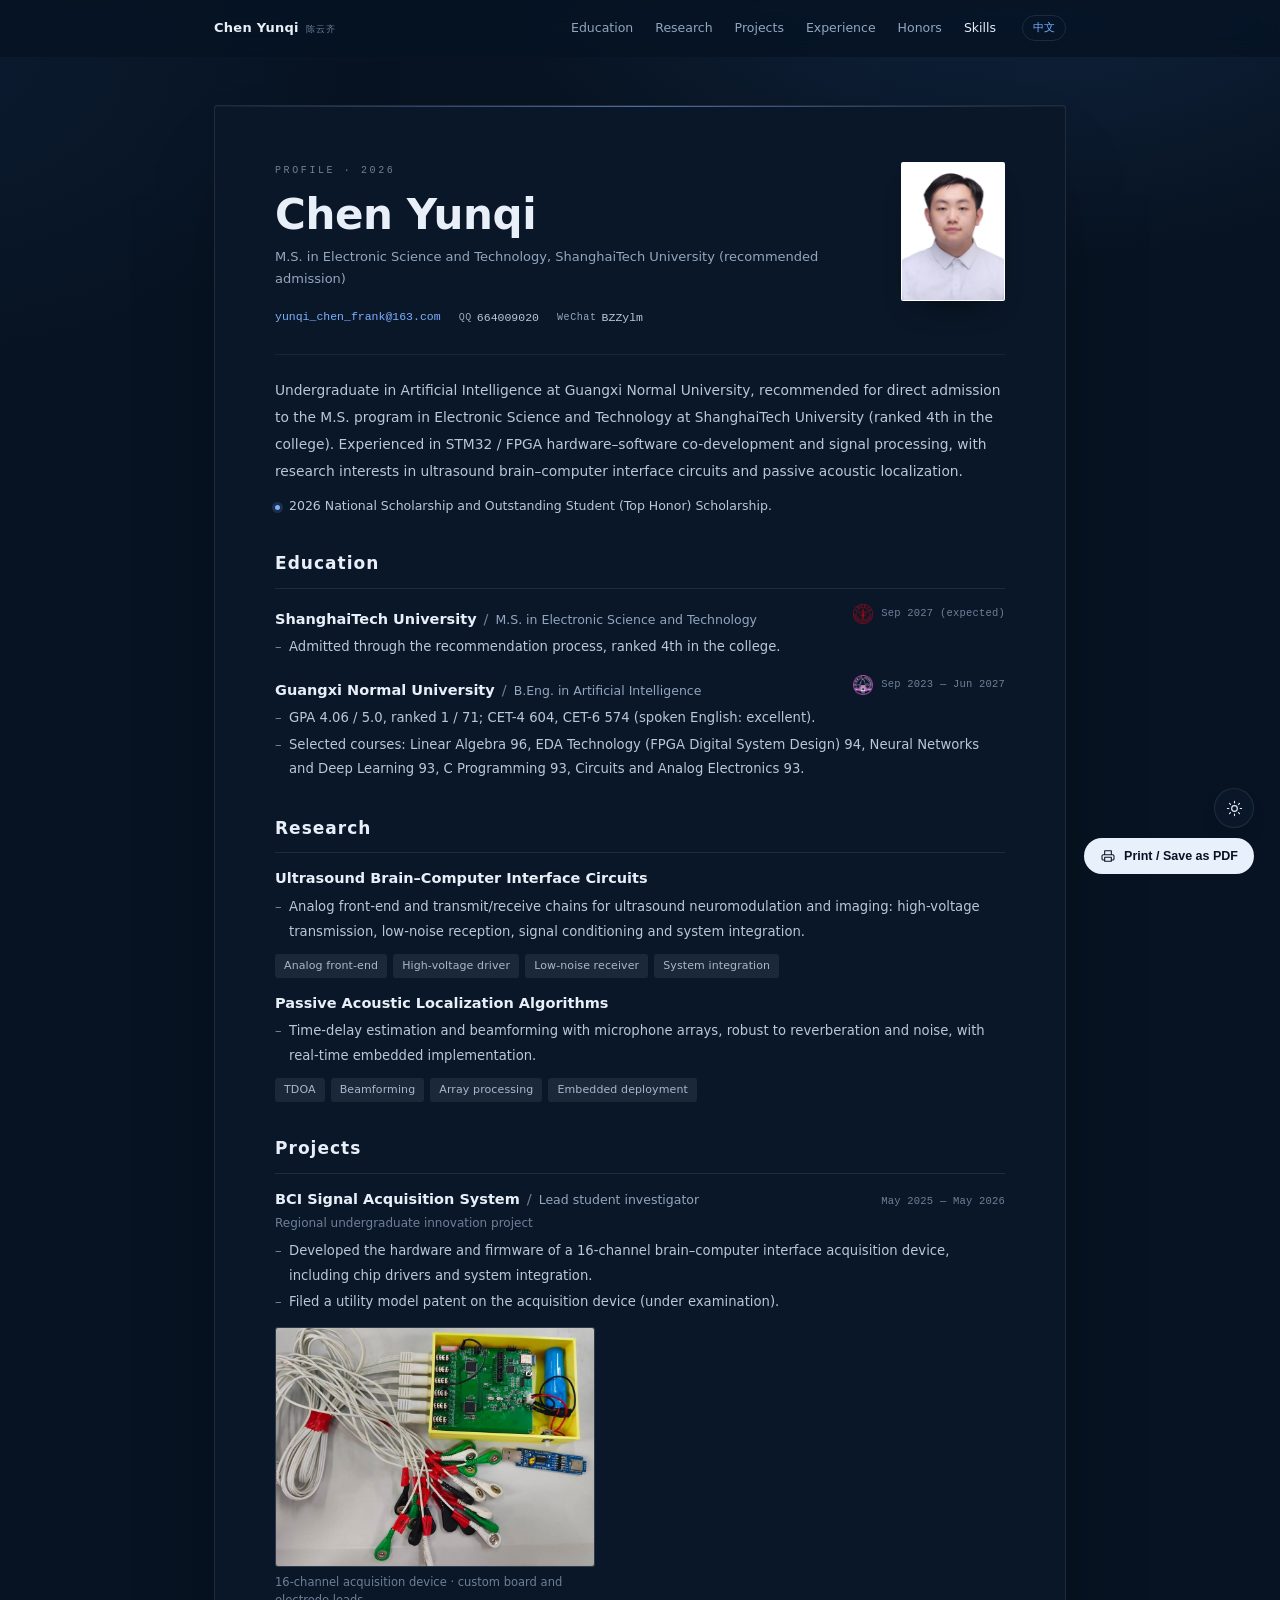
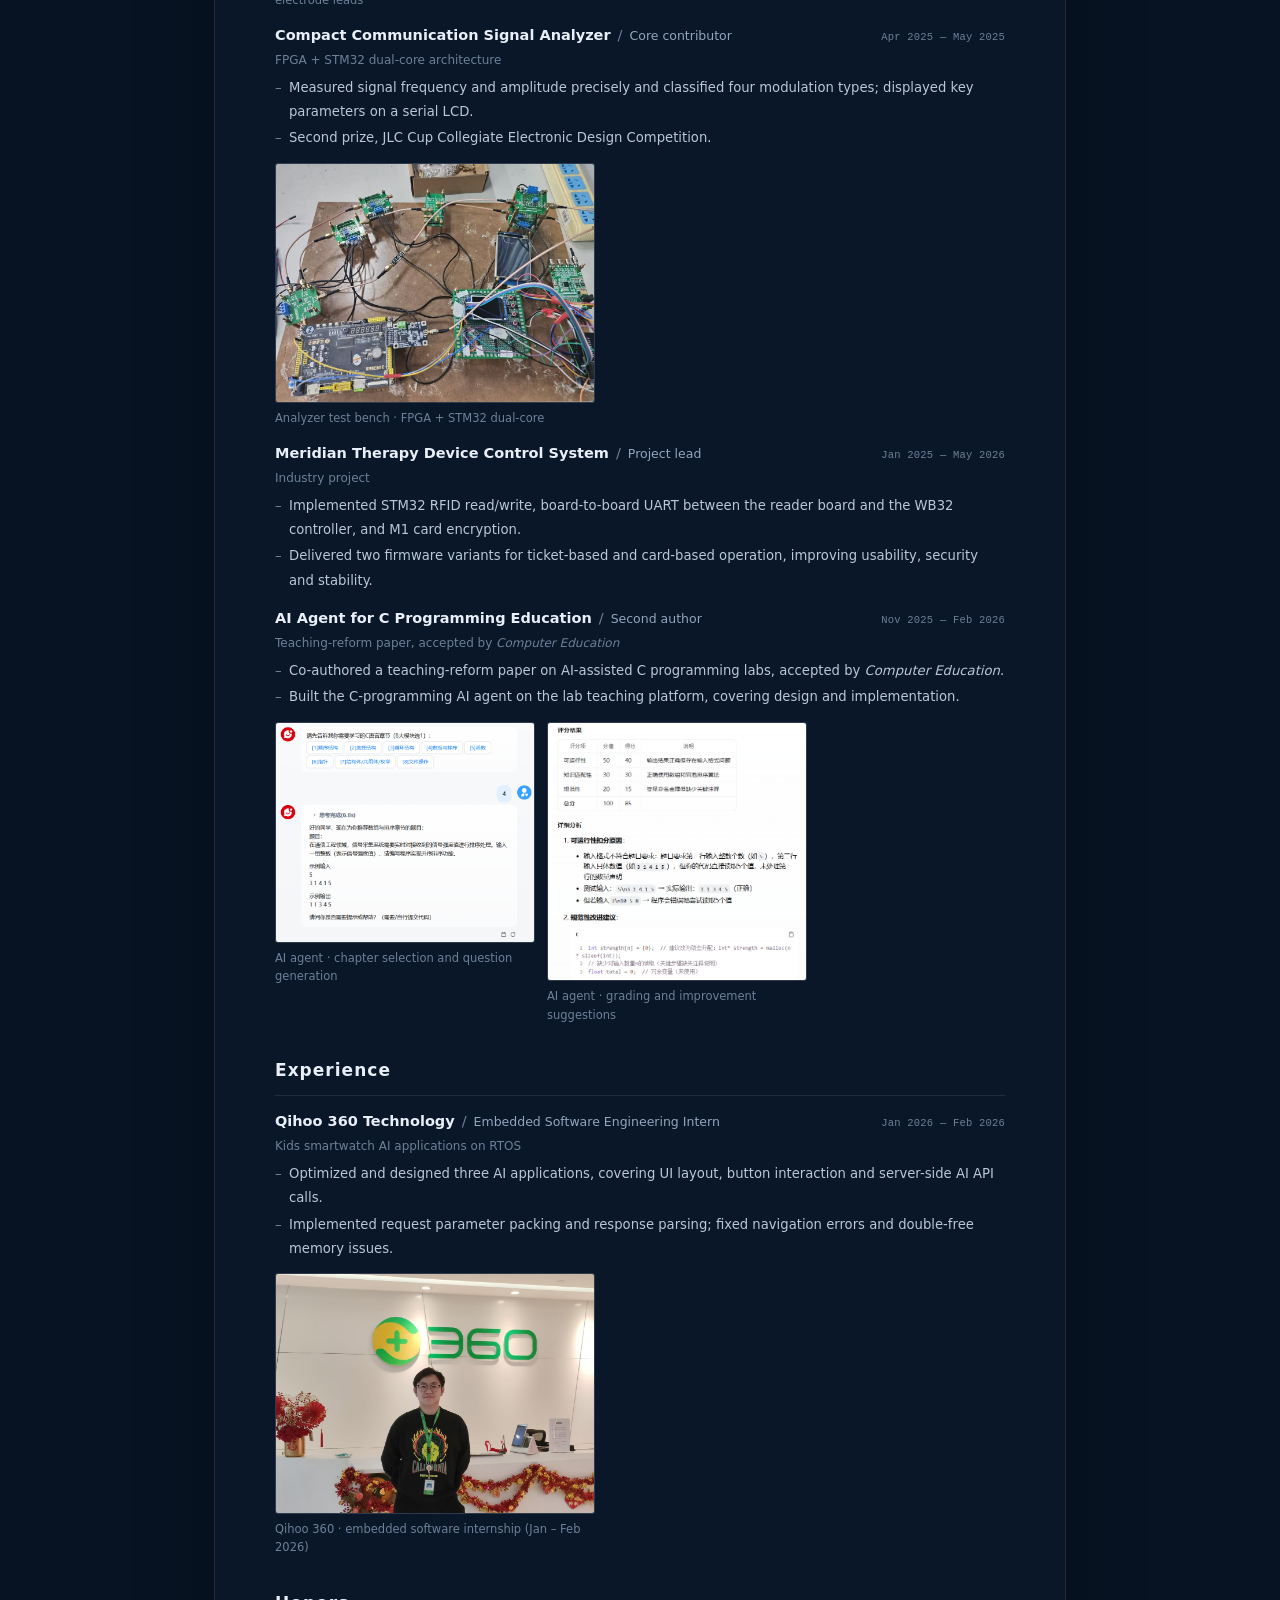
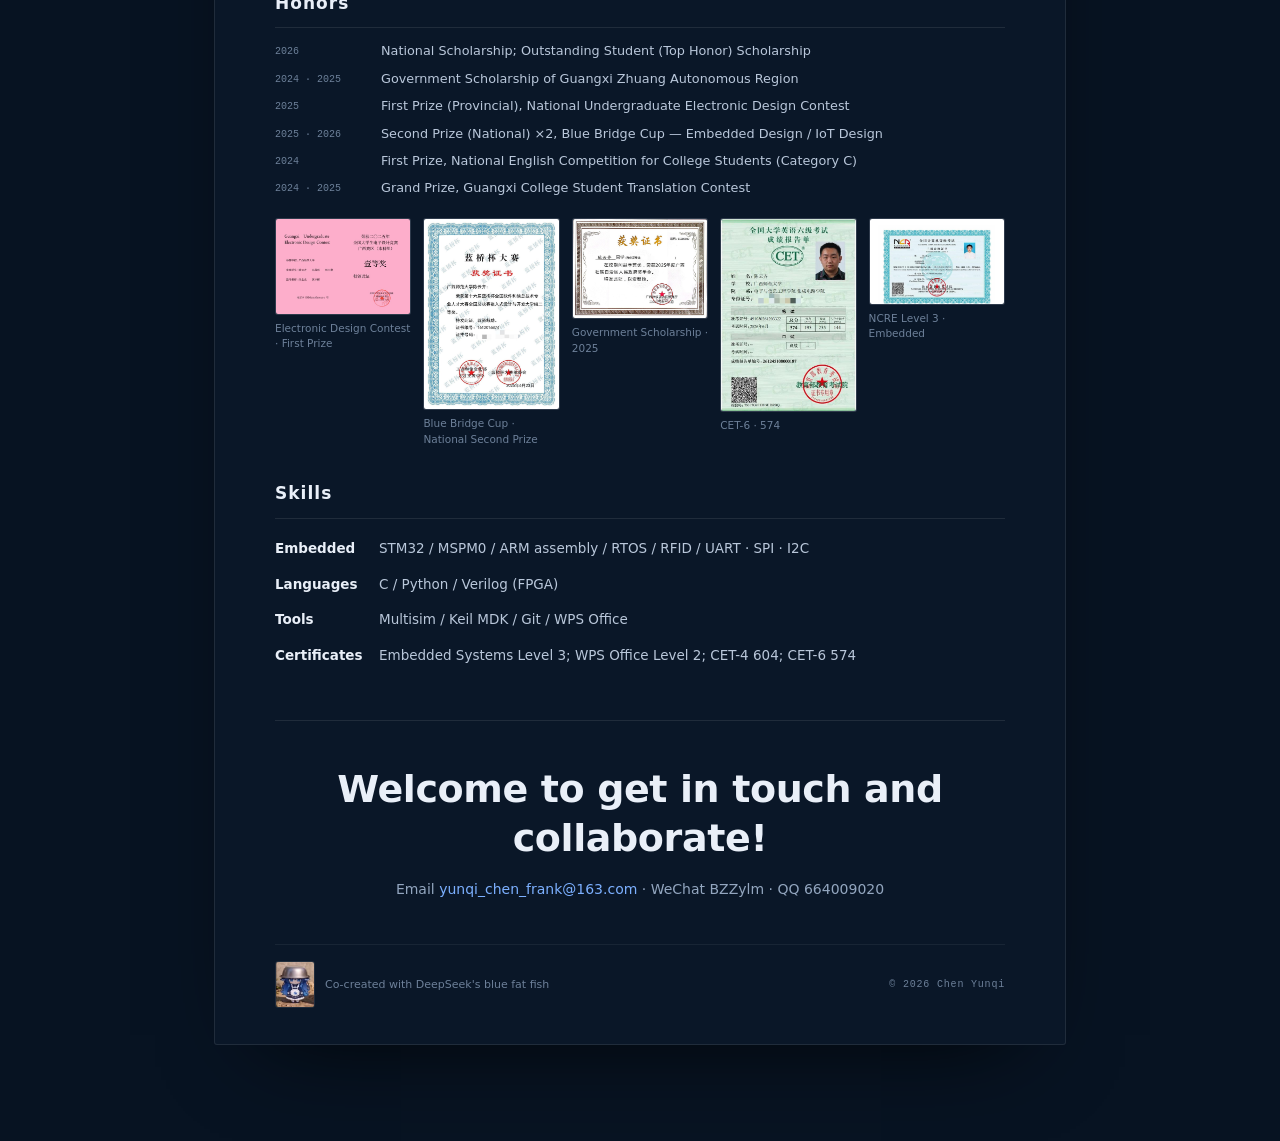
==== commit 04293865: "Add files via upload" ====
--- a/en/index.html
+++ b/en/index.html
@@ -1,4 +1,4 @@
-﻿<!doctype html>
+<!doctype html>
 <html lang="en">
 <head>
   <meta charset="utf-8" />
@@ -85,7 +85,7 @@
 
       <!-- ============ 01 Education ============ -->
       <section class="block" id="education">
-        <h2><span class="no">01</span>Education</h2>
+        <h2>Education</h2>
 
         <div class="entry">
           <div class="entry-head">
@@ -117,7 +117,7 @@
 
       <!-- ============ 02 Research ============ -->
       <section class="block" id="research">
-        <h2><span class="no">02</span>Research</h2>
+        <h2>Research</h2>
 
         <div class="entry">
           <div class="entry-head">
@@ -146,7 +146,7 @@
 
       <!-- ============ 03 Projects ============ -->
       <section class="block" id="projects">
-        <h2><span class="no">03</span>Projects</h2>
+        <h2>Projects</h2>
 
         <div class="entry">
           <div class="entry-head">
@@ -158,6 +158,10 @@
             <li>Developed the hardware and firmware of a 16-channel brain–computer interface acquisition device, including chip drivers and system integration.</li>
             <li>Filed a utility model patent on the acquisition device (under examination).</li>
           </ul>
+          <figure class="entry-figure">
+            <img src="../assets/gallery-bci.jpg" alt="16-channel BCI acquisition device" loading="lazy" width="1000" height="750" />
+            <figcaption>16-channel acquisition device · custom board and electrode leads</figcaption>
+          </figure>
         </div>
 
         <div class="entry">
@@ -170,6 +174,10 @@
             <li>Measured signal frequency and amplitude precisely and classified four modulation types; displayed key parameters on a serial LCD.</li>
             <li>Second prize, JLC Cup Collegiate Electronic Design Competition.</li>
           </ul>
+          <figure class="entry-figure">
+            <img src="../assets/gallery-communicator.jpg" alt="Communication signal analyzer on the bench" loading="lazy" width="1100" height="825" />
+            <figcaption>Analyzer test bench · FPGA + STM32 dual-core</figcaption>
+          </figure>
         </div>
 
         <div class="entry">
@@ -194,12 +202,22 @@
             <li>Co-authored a teaching-reform paper on AI-assisted C programming labs, accepted by <em>Computer Education</em>.</li>
             <li>Built the C-programming AI agent on the lab teaching platform, covering design and implementation.</li>
           </ul>
+          <div class="figure-row">
+            <figure class="entry-figure">
+              <img src="../assets/paperpic1.png" alt="AI agent chat interface" loading="lazy" width="798" height="678" />
+              <figcaption>AI agent · chapter selection and question generation</figcaption>
+            </figure>
+            <figure class="entry-figure">
+              <img src="../assets/paperpic2.png" alt="AI agent grading and feedback" loading="lazy" width="662" height="661" />
+              <figcaption>AI agent · grading and improvement suggestions</figcaption>
+            </figure>
+          </div>
         </div>
       </section>
 
       <!-- ============ 04 Experience ============ -->
       <section class="block" id="experience">
-        <h2><span class="no">04</span>Experience</h2>
+        <h2>Experience</h2>
 
         <div class="entry">
           <div class="entry-head">
@@ -211,12 +229,16 @@
             <li>Optimized and designed three AI applications, covering UI layout, button interaction and server-side AI API calls.</li>
             <li>Implemented request parameter packing and response parsing; fixed navigation errors and double-free memory issues.</li>
           </ul>
+          <figure class="entry-figure">
+            <img src="../assets/gallery-internship.jpg" alt="Embedded software internship at Qihoo 360" loading="lazy" width="1100" height="825" />
+            <figcaption>Qihoo 360 · embedded software internship (Jan – Feb 2026)</figcaption>
+          </figure>
         </div>
       </section>
 
       <!-- ============ 05 Honors ============ -->
       <section class="block" id="honors">
-        <h2><span class="no">05</span>Honors</h2>
+        <h2>Honors</h2>
 
         <ul class="honor-list">
           <li><span>2026</span><p>National Scholarship; Outstanding Student (Top Honor) Scholarship</p></li>
@@ -226,11 +248,34 @@
           <li><span>2024</span><p>First Prize, National English Competition for College Students (Category C)</p></li>
           <li><span>2024 · 2025</span><p>Grand Prize, Guangxi College Student Translation Contest</p></li>
         </ul>
+
+        <div class="cert-grid">
+          <figure>
+            <img src="../assets/gallery-electricalrace.jpg" alt="First prize certificate, Electronic Design Contest (Guangxi)" loading="lazy" width="1000" height="706" />
+            <figcaption>Electronic Design Contest · First Prize</figcaption>
+          </figure>
+          <figure>
+            <img src="../assets/gallery-bluebridge.jpg" alt="Blue Bridge Cup national second prize certificate" loading="lazy" width="1000" height="1415" />
+            <figcaption>Blue Bridge Cup · National Second Prize</figcaption>
+          </figure>
+          <figure>
+            <img src="../assets/gallery-scholarship.jpg" alt="Guangxi government scholarship certificate" loading="lazy" width="1000" height="738" />
+            <figcaption>Government Scholarship · 2025</figcaption>
+          </figure>
+          <figure>
+            <img src="../assets/gallery-cet6.jpg" alt="CET-6 score report (574)" loading="lazy" width="507" height="727" />
+            <figcaption>CET-6 · 574</figcaption>
+          </figure>
+          <figure>
+            <img src="../assets/gallery-ncre.jpg" alt="NCRE Level 3 certificate" loading="lazy" width="1000" height="631" />
+            <figcaption>NCRE Level 3 · Embedded</figcaption>
+          </figure>
+        </div>
       </section>
 
       <!-- ============ 06 Skills ============ -->
       <section class="block" id="skills">
-        <h2><span class="no">06</span>Skills</h2>
+        <h2>Skills</h2>
 
         <dl class="skill-list">
           <div><dt>Embedded</dt><dd>STM32 / MSPM0 / ARM assembly / RTOS / RFID / UART · SPI · I2C</dd></div>
@@ -240,52 +285,9 @@
         </dl>
       </section>
 
-      <!-- ============ 07 Gallery ============ -->
-      <section class="block" id="gallery">
-        <h2><span class="no">07</span>Gallery</h2>
-
-        <div class="gallery">
-          <figure>
-            <img src="../assets/gallery-bci.jpg" alt="16-channel BCI signal acquisition device" loading="lazy" width="1000" height="750" />
-            <figcaption>16-channel BCI acquisition device</figcaption>
-          </figure>
-          <figure>
-            <img src="../assets/gallery-communicator.jpg" alt="Communication signal analyzer on the bench" loading="lazy" width="1100" height="825" />
-            <figcaption>Communication signal analyzer · FPGA + STM32</figcaption>
-          </figure>
-          <figure>
-            <img src="../assets/gallery-internship.jpg" alt="Embedded software internship at Qihoo 360" loading="lazy" width="1100" height="825" />
-            <figcaption>Embedded software internship at Qihoo 360</figcaption>
-          </figure>
-          <figure>
-            <img src="../assets/paperpic1.png" alt="AI agent for C programming: chat interface" loading="lazy" width="798" height="678" />
-            <figcaption>AI agent for C programming · chat interface</figcaption>
-          </figure>
-          <figure>
-            <img src="../assets/paperpic2.png" alt="AI agent grading and feedback" loading="lazy" width="662" height="661" />
-            <figcaption>AI agent · grading and feedback</figcaption>
-          </figure>
-          <figure>
-            <img src="../assets/gallery-electricalrace.jpg" alt="First prize certificate, National Undergraduate Electronic Design Contest (Guangxi)" loading="lazy" width="1000" height="706" />
-            <figcaption>Electronic Design Contest · First Prize (Guangxi)</figcaption>
-          </figure>
-          <figure>
-            <img src="../assets/gallery-bluebridge.jpg" alt="Blue Bridge Cup national second prize certificate" loading="lazy" width="1000" height="1415" />
-            <figcaption>Blue Bridge Cup · National Second Prize</figcaption>
-          </figure>
-          <figure>
-            <img src="../assets/gallery-scholarship.jpg" alt="Government scholarship certificate" loading="lazy" width="1000" height="738" />
-            <figcaption>Guangxi Government Scholarship (2025)</figcaption>
-          </figure>
-          <figure>
-            <img src="../assets/gallery-cet6.jpg" alt="CET-6 score report (574)" loading="lazy" width="507" height="727" />
-            <figcaption>CET-6 score report · 574</figcaption>
-          </figure>
-          <figure>
-            <img src="../assets/gallery-ncre.jpg" alt="National Computer Rank Examination Level 3 certificate" loading="lazy" width="1000" height="631" />
-            <figcaption>NCRE Level 3 · Embedded System Development</figcaption>
-          </figure>
-        </div>
+      <section class="cta">
+        <h2>Welcome to get in touch and collaborate!</h2>
+        <p>Email <a href="mailto:yunqi_chen_frank@163.com">yunqi_chen_frank@163.com</a> · WeChat BZZylm · QQ 664009020</p>
       </section>
 
       <footer class="sheet-foot">
--- a/styles.css
+++ b/styles.css
@@ -1,4 +1,4 @@
-/* ==========================================================================
+﻿/* ==========================================================================
    陈云齐 · 简历版个人主页
    深蓝（默认） / 浅色学术（参考 SUIT Lab）双主题
    打印：A4 白纸
@@ -34,6 +34,7 @@
   --toast-bg: rgba(10, 24, 43, 0.96);
   --toast-ink: #cfe2f8;
   --tool-bg: rgba(10, 24, 43, 0.92);
+  --nav-bg: rgba(7, 19, 34, 0.82);
 
   --font: "Inter", "PingFang SC", "HarmonyOS Sans SC", "Microsoft YaHei",
     "Noto Sans SC", system-ui, -apple-system, sans-serif;
@@ -68,6 +69,7 @@
   --toast-bg: #ffffff;
   --toast-ink: rgba(0, 0, 0, 0.8);
   --tool-bg: #ffffff;
+  --nav-bg: rgba(247, 247, 247, 0.88);
 }
 
 *,
@@ -78,6 +80,7 @@
 
 html {
   scroll-behavior: smooth;
+  scroll-padding-top: 76px;
 }
 
 body {
@@ -146,6 +149,113 @@
   top: 16px;
 }
 
+/* ---------- 顶部导航 ---------- */
+.site-nav {
+  position: sticky;
+  top: 0;
+  z-index: 50;
+  background: var(--nav-bg);
+  backdrop-filter: saturate(150%) blur(12px);
+  -webkit-backdrop-filter: saturate(150%) blur(12px);
+  border-bottom: 1px solid transparent;
+  transition: border-color 0.2s var(--ease), box-shadow 0.2s var(--ease);
+}
+
+.site-nav.scrolled {
+  border-bottom-color: var(--line);
+  box-shadow: 0 8px 20px -20px rgba(0, 0, 0, 0.7);
+}
+
+.nav-inner {
+  max-width: 900px;
+  margin: 0 auto;
+  padding: 0 24px;
+  height: 56px;
+  display: flex;
+  align-items: center;
+  justify-content: space-between;
+  gap: 20px;
+}
+
+.nav-brand {
+  font-size: 13px;
+  font-weight: 600;
+  letter-spacing: 0.02em;
+  color: var(--ink);
+  white-space: nowrap;
+}
+
+.nav-brand span {
+  margin-left: 7px;
+  font-family: var(--mono);
+  font-size: 9px;
+  font-weight: 400;
+  letter-spacing: 0.14em;
+  color: var(--muted-2);
+}
+
+.nav-links {
+  display: flex;
+  align-items: center;
+  gap: 22px;
+  min-width: 0;
+  overflow-x: auto;
+  scrollbar-width: none;
+  -ms-overflow-style: none;
+}
+
+.nav-links::-webkit-scrollbar {
+  display: none;
+}
+
+.nav-links a {
+  position: relative;
+  padding: 4px 0;
+  font-size: 12.5px;
+  color: var(--muted);
+  white-space: nowrap;
+  transition: color 0.2s var(--ease);
+}
+
+.nav-links a::after {
+  content: "";
+  position: absolute;
+  left: 0;
+  right: 100%;
+  bottom: -2px;
+  height: 1px;
+  background: var(--accent);
+  transition: right 0.25s var(--ease);
+}
+
+.nav-links a:hover,
+.nav-links a.active {
+  color: var(--ink);
+}
+
+.nav-links a:hover::after,
+.nav-links a.active::after {
+  right: 0;
+}
+
+.nav-links .lang {
+  margin-left: 4px;
+  padding: 2px 10px;
+  border: 1px solid var(--line);
+  border-radius: 999px;
+  font-size: 11px;
+  color: var(--accent);
+}
+
+.nav-links .lang::after {
+  display: none;
+}
+
+.nav-links .lang:hover {
+  border-color: var(--accent);
+  color: var(--accent);
+}
+
 /* ---------- 纸张 ---------- */
 .page {
   max-width: 900px;
@@ -192,7 +302,7 @@
 .resume-head h1 {
   margin-top: 12px;
   font-size: 42px;
-  font-weight: 500;
+  font-weight: 700;
   line-height: 1.1;
   letter-spacing: -0.01em;
 }
@@ -206,7 +316,7 @@
 .contact {
   display: flex;
   flex-wrap: wrap;
-  gap: 6px 0;
+  gap: 6px 18px;
   margin-top: 16px;
   font-family: var(--mono);
   font-size: 11.5px;
@@ -218,15 +328,6 @@
   align-items: center;
 }
 
-.contact li + li::before {
-  content: "";
-  width: 3px;
-  height: 3px;
-  margin: 0 10px;
-  border-radius: 50%;
-  background: var(--muted-2);
-}
-
 .contact a {
   color: var(--accent);
   border-bottom: 1px solid transparent;
@@ -235,6 +336,17 @@
 
 .contact a:hover {
   border-bottom-color: currentColor;
+}
+
+.contact .im {
+  gap: 5px;
+  color: var(--body);
+}
+
+.contact .im span {
+  font-size: 10px;
+  letter-spacing: 0.06em;
+  color: var(--muted);
 }
 
 .photo img {
@@ -284,18 +396,18 @@
 .block h2 {
   display: flex;
   align-items: baseline;
-  gap: 10px;
-  padding-bottom: 8px;
+  gap: 0;
+  padding-bottom: 9px;
   border-bottom: 1px solid var(--line);
-  font-size: 12px;
-  font-weight: 600;
-  letter-spacing: 0.18em;
+  font-size: 17px;
+  font-weight: 650;
+  letter-spacing: 0.06em;
   color: var(--ink);
 }
 
 .block h2 .no {
   font-family: var(--mono);
-  font-size: 10px;
+  font-size: 11px;
   font-weight: 400;
   letter-spacing: 0.1em;
   color: var(--accent);
@@ -337,6 +449,26 @@
   letter-spacing: 0.02em;
   color: var(--muted-2);
   white-space: nowrap;
+}
+
+/* 教育背景右侧：校徽 + 日期 */
+.entry-right {
+  display: flex;
+  align-items: center;
+  gap: 8px;
+  flex: none;
+}
+
+.school-emblem {
+  width: 20px;
+  height: 20px;
+  flex: none;
+  opacity: 0.95;
+}
+
+/* 深蓝主题下校徽偏暗，稍微提亮 */
+:root:not([data-theme="light"]) .school-emblem {
+  filter: brightness(1.6) saturate(1.2);
 }
 
 .entry-sub {
@@ -419,19 +551,115 @@
 
 .skill-list > div {
   display: grid;
-  grid-template-columns: 80px 1fr;
+  grid-template-columns: 92px 1fr;
   gap: 12px;
-  padding: 5px 0;
+  padding: 6px 0;
 }
 
 .skill-list dt {
-  font-size: 12px;
+  font-size: 13.5px;
+  font-weight: 600;
+  color: var(--ink);
+}
+
+.skill-list dd {
+  font-size: 13.5px;
+  color: var(--body);
+}
+
+/* ---------- 条目配图 ---------- */
+.entry-figure {
+  margin: 12px 0 0;
+  max-width: 320px;
+}
+
+.entry-figure img {
+  display: block;
+  width: 100%;
+  height: auto;
+  border-radius: 3px;
+  border: 1px solid var(--line);
+  background: var(--badge-bg);
+}
+
+.entry-figure figcaption {
+  margin-top: 6px;
+  font-size: 11.5px;
+  line-height: 1.6;
   color: var(--muted-2);
 }
 
-.skill-list dd {
-  font-size: 12.8px;
-  color: var(--body);
+.figure-row {
+  display: flex;
+  flex-wrap: wrap;
+  gap: 12px;
+  margin-top: 12px;
+}
+
+.figure-row .entry-figure {
+  margin: 0;
+  flex: 1 1 220px;
+  max-width: 260px;
+}
+
+/* ---------- 证书缩略图 ---------- */
+.cert-grid {
+  display: grid;
+  grid-template-columns: repeat(5, 1fr);
+  align-items: start;
+  gap: 12px;
+  margin-top: 18px;
+}
+
+.cert-grid figure {
+  margin: 0;
+}
+
+.cert-grid img {
+  display: block;
+  width: 100%;
+  height: auto;
+  border-radius: 3px;
+  border: 1px solid var(--line);
+  background: var(--badge-bg);
+}
+
+.cert-grid figcaption {
+  margin-top: 6px;
+  font-size: 10.5px;
+  line-height: 1.5;
+  color: var(--muted-2);
+}
+
+/* ---------- 结尾 CTA ---------- */
+.cta {
+  margin-top: 46px;
+  padding: 44px 0 8px;
+  border-top: 1px solid var(--line);
+  text-align: center;
+}
+
+.cta h2 {
+  font-size: clamp(26px, 4.2vw, 38px);
+  font-weight: 700;
+  letter-spacing: -0.01em;
+  line-height: 1.3;
+}
+
+.cta p {
+  margin-top: 14px;
+  font-size: 14px;
+  color: var(--muted);
+}
+
+.cta a {
+  color: var(--accent);
+  border-bottom: 1px solid transparent;
+  transition: border-color 0.2s var(--ease);
+}
+
+.cta a:hover {
+  border-bottom-color: currentColor;
 }
 
 /* ---------- 页脚 ---------- */
@@ -608,6 +836,28 @@
     padding: 20px 12px 88px;
   }
 
+  .nav-inner {
+    height: 52px;
+    padding: 0 16px;
+    gap: 12px;
+  }
+
+  .nav-brand span {
+    display: none;
+  }
+
+  .nav-links {
+    gap: 16px;
+  }
+
+  .nav-links a {
+    font-size: 12px;
+  }
+
+  .nav-links .lang {
+    padding: 1px 8px;
+  }
+
   .sheet {
     padding: 30px 22px 26px;
   }
@@ -629,11 +879,37 @@
     font-size: 10.5px;
   }
 
+  .cert-grid {
+    grid-template-columns: repeat(2, 1fr);
+    gap: 10px;
+  }
+
+  .honor-list {
+    grid-template-columns: 1fr;
+  }
+
+  .skill-list > div {
+    grid-template-columns: 68px 1fr;
+  }
+
+  .toolbar {
+    right: 16px;
+    bottom: 16px;
+  }
+}
+
+/* 窄屏再把教育条目按“标题一行、校徽+日期一行”排；
+   560–760px 区间保持桌面式左右布局，避免 725px 左右就堆叠 */
+@media screen and (max-width: 560px) {
   .entry-head {
     flex-wrap: wrap;
     gap: 2px 12px;
   }
 
+  .entry-right {
+    order: 2;
+  }
+
   .date {
     order: 2;
     font-size: 10px;
@@ -644,17 +920,8 @@
     width: 100%;
   }
 
-  .honor-list {
-    grid-template-columns: 1fr;
-  }
-
-  .skill-list > div {
-    grid-template-columns: 68px 1fr;
-  }
-
-  .toolbar {
-    right: 16px;
-    bottom: 16px;
+  .cert-grid {
+    grid-template-columns: repeat(2, 1fr);
   }
 }
 
@@ -695,9 +962,16 @@
   }
 
   .toolbar,
+  .site-nav,
   .toast,
   .skip-link {
     display: none !important;
+  }
+
+  .entry-figure,
+  .figure-row,
+  .cert-grid {
+    display: none;
   }
 
   .eyebrow {
@@ -766,7 +1040,7 @@
   .block h2 {
     padding-bottom: 1.6mm;
     border-bottom: 1px solid #cfd6df;
-    font-size: 8.6pt;
+    font-size: 9.6pt;
     letter-spacing: 0.14em;
     color: #111;
     break-after: avoid;
@@ -775,13 +1049,24 @@
 
   .block h2 .no {
     color: #1a4d8f;
-    font-size: 7.5pt;
+    font-size: 8pt;
   }
 
   .entry {
     margin-top: 2mm;
     break-inside: avoid;
     page-break-inside: avoid;
+  }
+
+  .school-emblem {
+    width: 6mm;
+    height: 6mm;
+    opacity: 1;
+    filter: none;
+  }
+
+  .entry-right {
+    gap: 4mm;
   }
 
   .entry-head h3 {
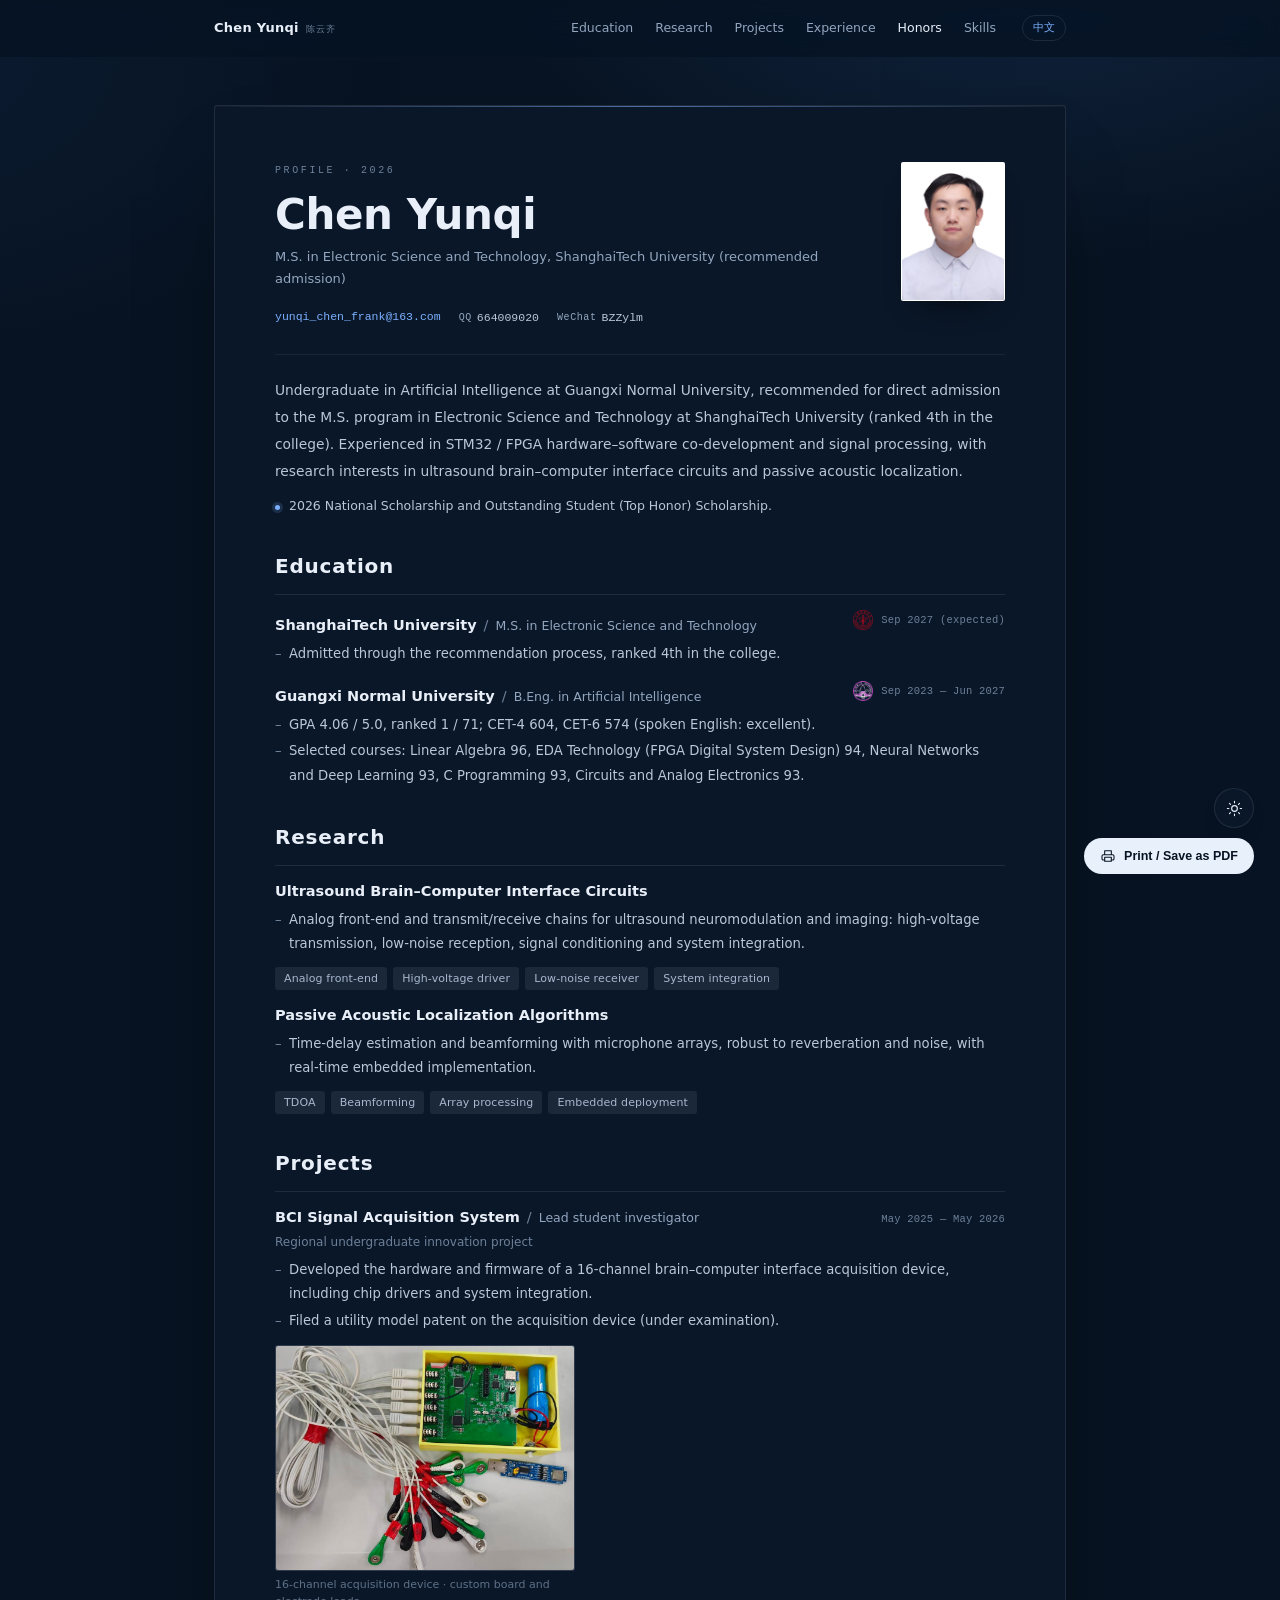
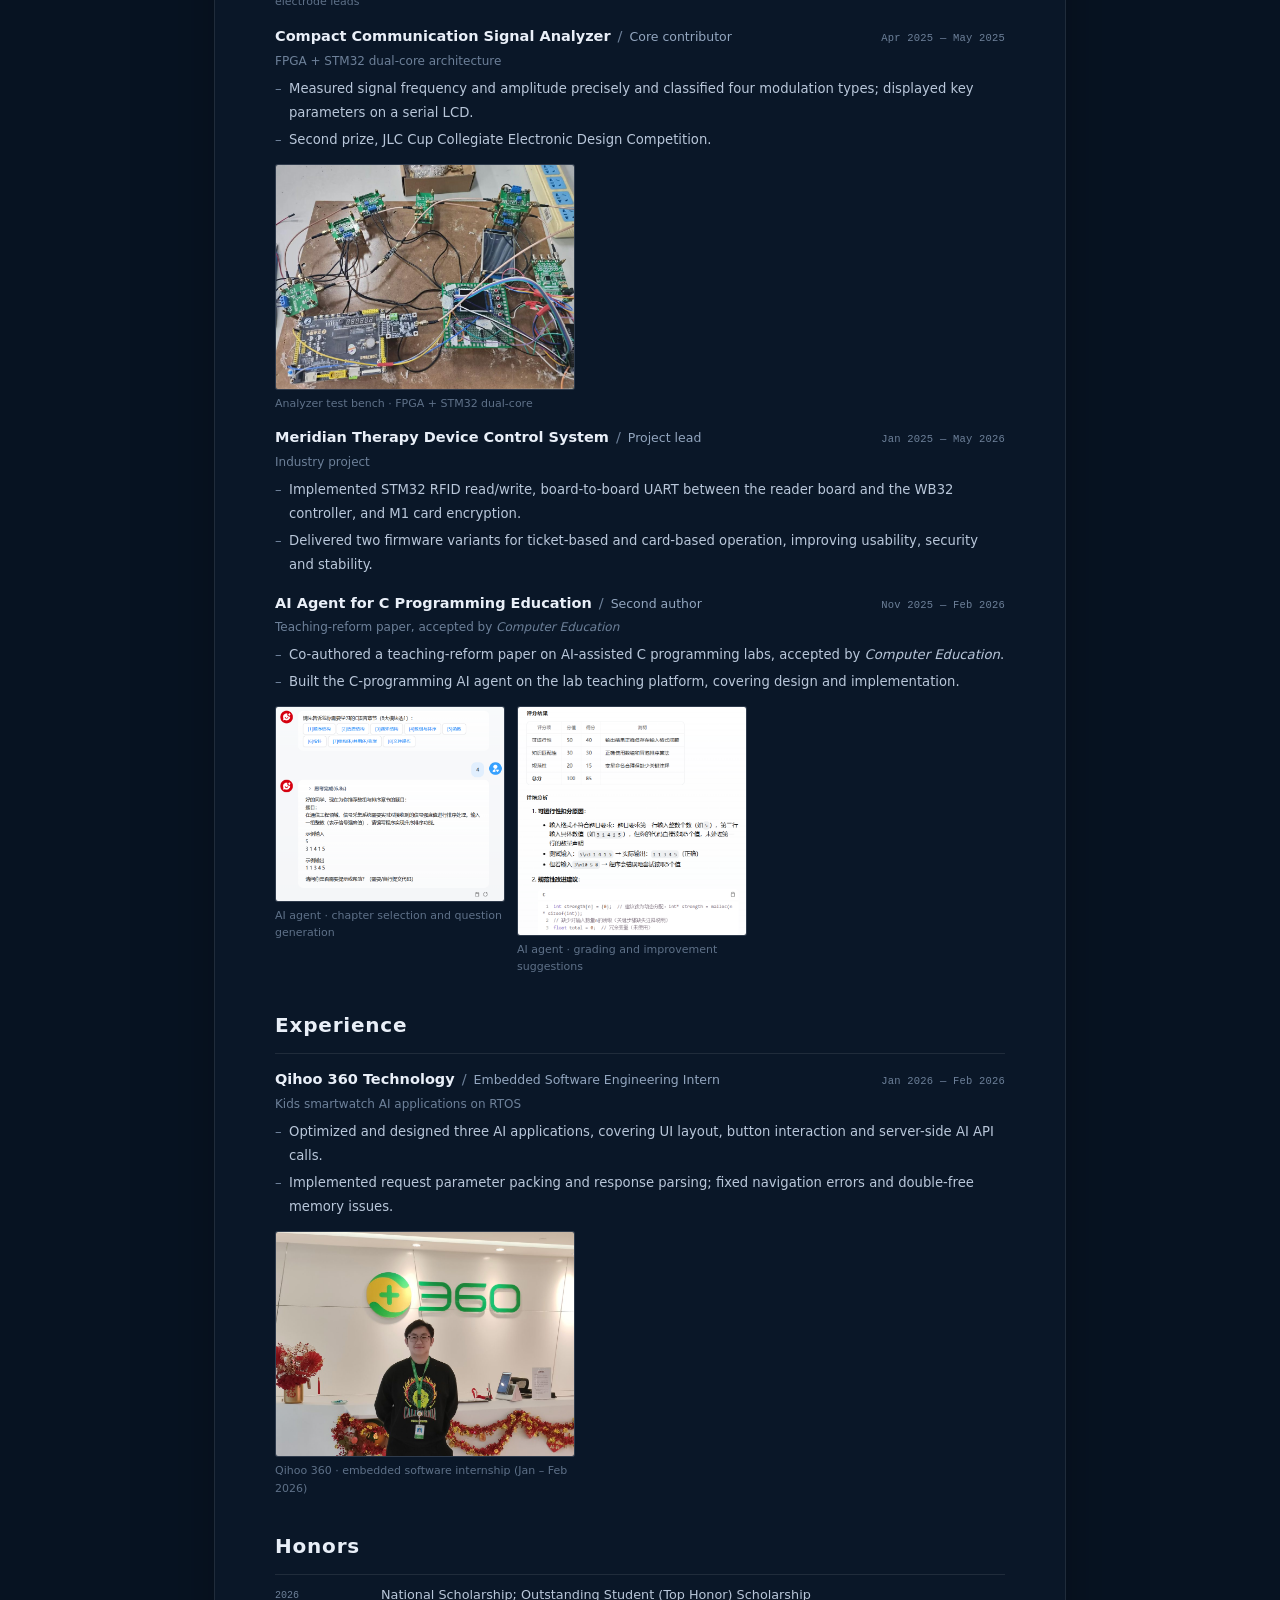
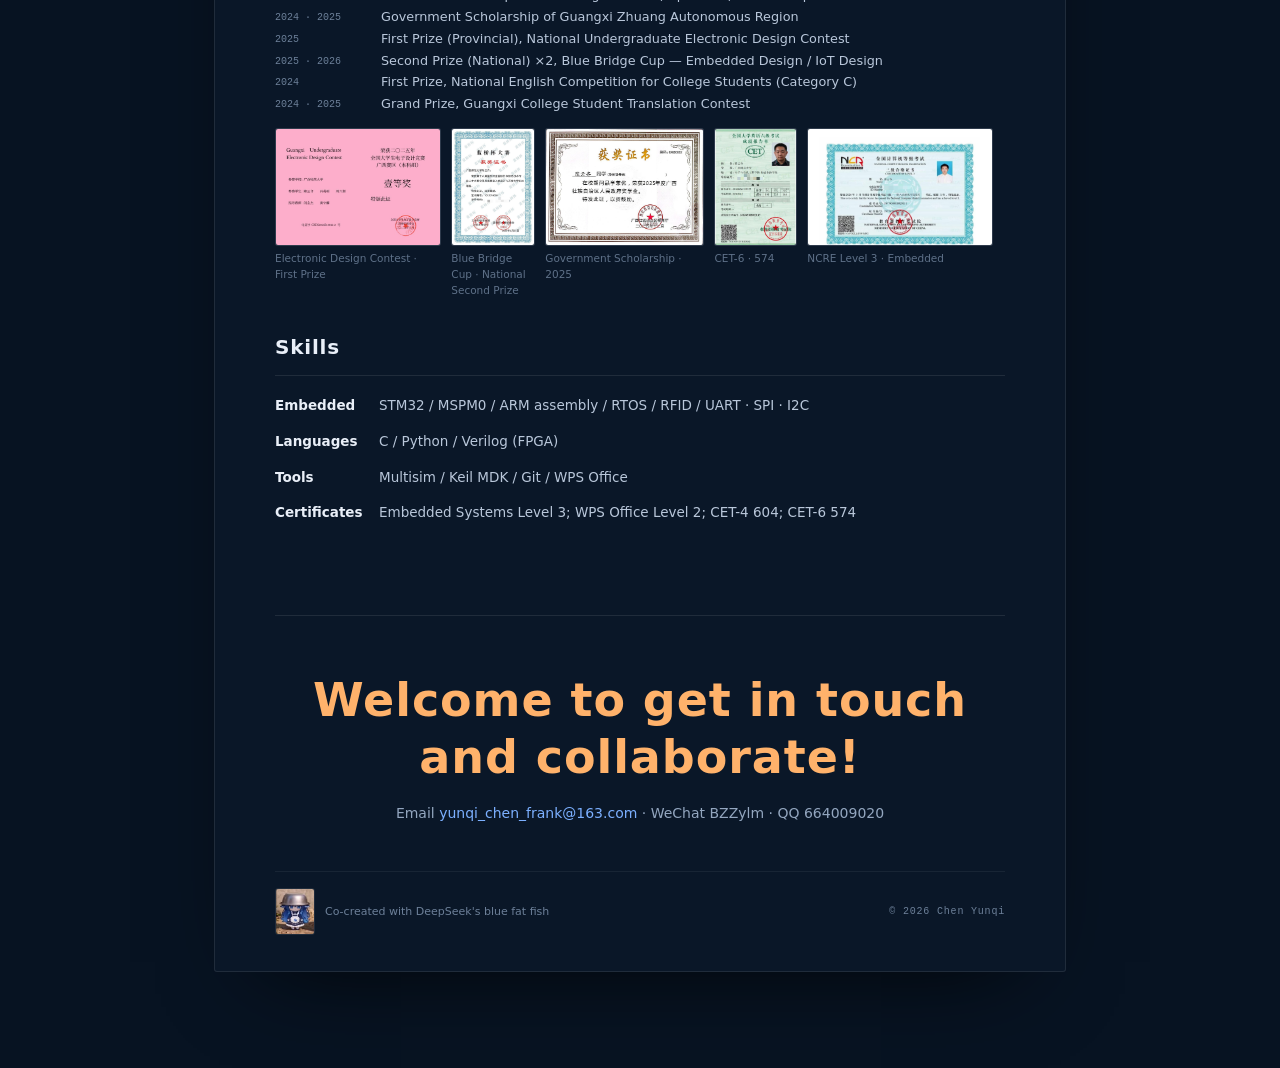
==== commit 45a9c29e: "Add files via upload" ====
--- a/en/index.html
+++ b/en/index.html
@@ -292,7 +292,9 @@
 
       <footer class="sheet-foot">
         <div class="credit">
-          <img src="../assets/meme-web.png" alt="DeepSeek blue fat fish meme" width="40" height="47" loading="lazy" />
+          <a class="credit-link" href="https://www.deepseek.com" target="_blank" rel="noopener noreferrer" aria-label="Visit the DeepSeek website" title="DeepSeek">
+            <img src="../assets/meme-web.png" alt="DeepSeek blue fat fish meme" width="40" height="47" loading="lazy" />
+          </a>
           <p>Co-created with DeepSeek's blue fat fish</p>
         </div>
         <p class="copyright">© <span id="year">2026</span> Chen Yunqi</p>
--- a/styles.css
+++ b/styles.css
@@ -1,4 +1,4 @@
-﻿/* ==========================================================================
+/* ==========================================================================
    陈云齐 · 简历版个人主页
    深蓝（默认） / 浅色学术（参考 SUIT Lab）双主题
    打印：A4 白纸
@@ -16,6 +16,7 @@
   --line-soft: rgba(255, 255, 255, 0.06);
   --accent: #7cb0ff;
   --accent-soft: rgba(124, 176, 255, 0.16);
+  --warm: #ffb26b;
   --badge-bg: rgba(148, 163, 184, 0.12);
   --badge-ink: #a9b7cf;
 
@@ -56,6 +57,7 @@
   --line-soft: rgba(0, 0, 0, 0.07);
   --accent: #1565c0;
   --accent-soft: rgba(21, 101, 192, 0.12);
+  --warm: #d9480f;
   --badge-bg: rgba(0, 0, 0, 0.05);
   --badge-ink: rgba(0, 0, 0, 0.72);
 
@@ -397,11 +399,11 @@
   display: flex;
   align-items: baseline;
   gap: 0;
-  padding-bottom: 9px;
+  padding-bottom: 10px;
   border-bottom: 1px solid var(--line);
-  font-size: 17px;
+  font-size: 20px;
   font-weight: 650;
-  letter-spacing: 0.06em;
+  letter-spacing: 0.04em;
   color: var(--ink);
 }
 
@@ -522,8 +524,8 @@
 .honor-list {
   display: grid;
   grid-template-columns: 1fr;
-  gap: 5px;
-  margin-top: 12px;
+  gap: 2px;
+  margin-top: 10px;
   max-width: 640px;
 }
 
@@ -532,7 +534,7 @@
   grid-template-columns: 96px 1fr;
   gap: 10px;
   font-size: 12.8px;
-  line-height: 1.75;
+  line-height: 1.55;
   color: var(--body);
 }
 
@@ -567,10 +569,10 @@
   color: var(--body);
 }
 
-/* ---------- 条目配图 ---------- */
+/* ---------- 条目配图（保持原比例） ---------- */
 .entry-figure {
   margin: 12px 0 0;
-  max-width: 320px;
+  max-width: 300px;
 }
 
 .entry-figure img {
@@ -583,32 +585,33 @@
 }
 
 .entry-figure figcaption {
-  margin-top: 6px;
-  font-size: 11.5px;
+  margin-top: 5px;
+  font-size: 11px;
   line-height: 1.6;
   color: var(--muted-2);
+  opacity: 0.85;
 }
 
 .figure-row {
   display: flex;
   flex-wrap: wrap;
+  align-items: flex-start;
   gap: 12px;
   margin-top: 12px;
 }
 
 .figure-row .entry-figure {
   margin: 0;
-  flex: 1 1 220px;
-  max-width: 260px;
-}
-
-/* ---------- 证书缩略图 ---------- */
+  max-width: 230px;
+}
+
+/* ---------- 证书缩略图（按原比例，高度统一，紧凑排列） ---------- */
 .cert-grid {
-  display: grid;
-  grid-template-columns: repeat(5, 1fr);
-  align-items: start;
-  gap: 12px;
-  margin-top: 18px;
+  display: flex;
+  flex-wrap: wrap;
+  align-items: flex-start;
+  gap: 10px;
+  margin-top: 14px;
 }
 
 .cert-grid figure {
@@ -617,33 +620,38 @@
 
 .cert-grid img {
   display: block;
-  width: 100%;
-  height: auto;
+  height: 118px;
+  width: auto;
   border-radius: 3px;
   border: 1px solid var(--line);
   background: var(--badge-bg);
 }
 
 .cert-grid figcaption {
-  margin-top: 6px;
+  width: 0;
+  min-width: 100%;
+  margin-top: 5px;
   font-size: 10.5px;
   line-height: 1.5;
   color: var(--muted-2);
+  opacity: 0.85;
 }
 
 /* ---------- 结尾 CTA ---------- */
 .cta {
-  margin-top: 46px;
-  padding: 44px 0 8px;
+  margin-top: 84px;
+  padding: 56px 0 12px;
   border-top: 1px solid var(--line);
   text-align: center;
 }
 
 .cta h2 {
-  font-size: clamp(26px, 4.2vw, 38px);
+  width: 100%;
+  font-size: clamp(30px, 5vw, 46px);
   font-weight: 700;
-  letter-spacing: -0.01em;
-  line-height: 1.3;
+  letter-spacing: 0.02em;
+  line-height: 1.25;
+  color: var(--warm);
 }
 
 .cta p {
@@ -678,6 +686,18 @@
   display: flex;
   align-items: center;
   gap: 10px;
+}
+
+.credit-link {
+  display: block;
+  line-height: 0;
+  border-radius: 3px;
+  transition: transform 0.22s var(--ease), opacity 0.22s var(--ease);
+}
+
+.credit-link:hover {
+  transform: translateY(-1px) scale(1.05);
+  opacity: 0.9;
 }
 
 .credit img {
@@ -880,8 +900,11 @@
   }
 
   .cert-grid {
-    grid-template-columns: repeat(2, 1fr);
-    gap: 10px;
+    gap: 8px;
+  }
+
+  .cert-grid img {
+    height: 96px;
   }
 
   .honor-list {
@@ -920,8 +943,8 @@
     width: 100%;
   }
 
-  .cert-grid {
-    grid-template-columns: repeat(2, 1fr);
+  .cert-grid img {
+    height: 88px;
   }
 }
 
@@ -1170,6 +1193,23 @@
     color: #777;
   }
 
+  .cta {
+    margin-top: 8mm;
+    padding-top: 4mm;
+    border-top: 1px solid #e2e6ec;
+  }
+
+  .cta h2 {
+    font-size: 17pt;
+    color: #b45309;
+  }
+
+  .cta p {
+    margin-top: 2mm;
+    font-size: 8.6pt;
+    color: #555;
+  }
+
   .js [data-reveal] {
     opacity: 1 !important;
     transform: none !important;
